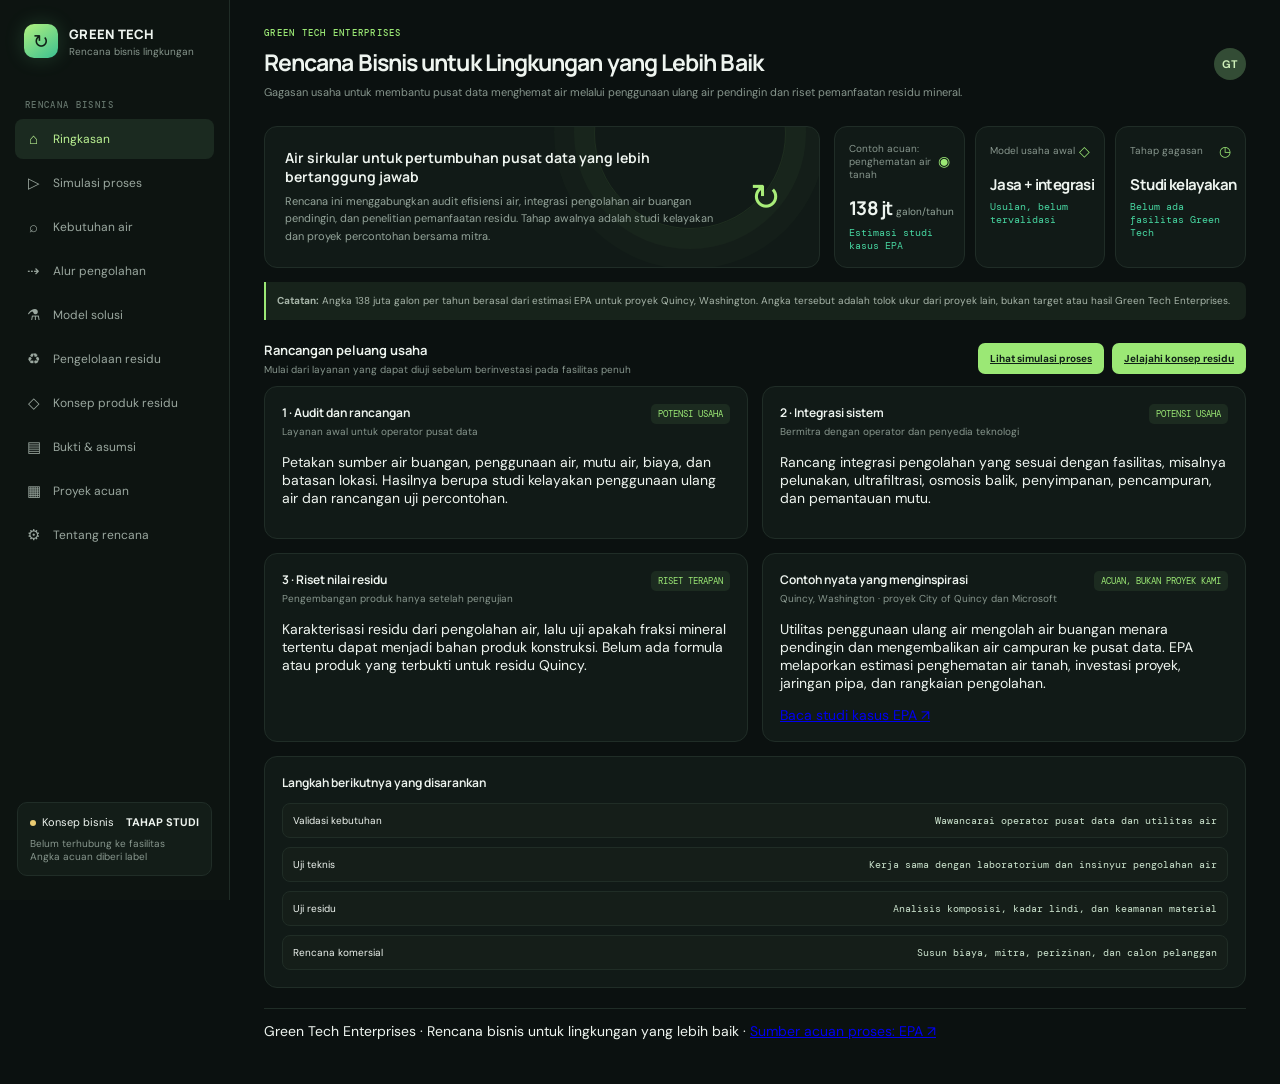
==== Project Business Plan/index.html @ 8bfd84e9 "Add files via upload" ====
<!doctype html><html lang="id"><head><meta charset="utf-8"><meta name="viewport" content="width=device-width,initial-scale=1"><meta name="theme-color" content="#0b1110"><title>Green Tech | Rencana Bisnis Lingkungan</title><link rel="preconnect" href="https://fonts.googleapis.com"><link href="https://fonts.googleapis.com/css2?family=DM+Mono:wght@400;500&family=DM+Sans:wght@400;500;600;700&family=Manrope:wght@400;500;600;700;800&display=swap" rel="stylesheet"><link rel="stylesheet" href="app.css"></head><body data-page="overview"><script src="case.js"></script></body></html>
---- Project Business Plan/app.css ----
:root{--bg:#0b1110;--panel:#111a17;--panel2:#151f1b;--line:#202d27;--muted:#87968d;--text:#eef4ef;--green:#9be875;--mint:#47d6a1;--yellow:#eacb72;--red:#f18073;--blue:#78bbff;--r:13px}*{box-sizing:border-box}body{margin:0;background:var(--bg);color:var(--text);font:14px 'DM Sans',sans-serif}button,input{font:inherit;color:inherit}button{cursor:pointer}.sidebar{width:230px;position:fixed;inset:0 auto 0 0;background:#0d1411;border-right:1px solid var(--line);padding:24px 15px;display:flex;flex-direction:column;z-index:5}.brand{display:flex;align-items:center;gap:11px;padding:0 9px 27px}.brand-mark{width:34px;height:34px;border-radius:10px;background:linear-gradient(145deg,#b1f17f,#3bbf91);display:grid;place-items:center;color:#102017;font-size:19px;box-shadow:0 0 20px #70e38d30}.brand-name{font:800 13px Manrope;letter-spacing:.02em}.brand-sub{font-size:10px;color:var(--muted);margin-top:2px}.nav-label{font:500 9px 'DM Mono';letter-spacing:.15em;color:#63736a;padding:14px 10px 8px;text-transform:uppercase}.nav{display:grid;gap:4px}.nav-btn{border:0;background:transparent;text-align:left;padding:10px;border-radius:8px;color:#9aa79f;display:flex;align-items:center;gap:11px;font-size:12px;transition:.2s}.nav-btn:hover{background:#18211c;color:#e4eee7}.nav-btn.active{background:#1b2a20;color:#bbf292}.ico{width:17px;display:inline-grid;place-items:center;font-size:15px;flex:none}.side-bottom{margin-top:auto}.facility{margin:12px 2px 0;padding:12px;background:#131d18;border:1px solid var(--line);border-radius:10px}.facility-top{display:flex;justify-content:space-between;font-size:11px}.facility small{display:block;color:var(--muted);font-size:10px;margin-top:8px}.live-dot{display:inline-block;width:6px;height:6px;border-radius:50%;background:var(--mint);box-shadow:0 0 8px var(--mint);margin-right:6px}.main{margin-left:230px;padding:27px 34px 44px;max-width:1780px}.topbar{display:flex;align-items:center;justify-content:space-between;gap:15px;margin-bottom:25px}.eyebrow{color:var(--green);font:500 9px 'DM Mono';letter-spacing:.14em;text-transform:uppercase;margin-bottom:7px}.title{font:700 23px Manrope;letter-spacing:-.04em;margin:0}.subtitle{font-size:11px;color:var(--muted);margin:6px 0 0;max-width:770px;line-height:1.5}.top-actions{display:flex;align-items:center;gap:10px}.icon-btn,.range-btn{height:34px;min-width:35px;border:1px solid var(--line);background:#111a17;border-radius:8px;color:#a9b5ad}.icon-btn:hover{border-color:#4c6e54;color:var(--green)}.avatar{width:32px;height:32px;border-radius:50%;display:grid;place-items:center;background:#334c35;color:#ceefb9;font-size:11px;font-weight:700}.hero{display:grid;grid-template-columns:1.35fr 1fr;gap:14px;margin-bottom:14px}.mission,.stat,.card,.workflow{background:var(--panel);border:1px solid var(--line);border-radius:var(--r)}.mission{padding:18px 20px;display:flex;justify-content:space-between;align-items:center;min-height:104px;position:relative;overflow:hidden}.mission:after{content:"";position:absolute;width:190px;height:190px;border:1px solid #9be87518;border-radius:50%;right:6%;top:-90px;box-shadow:0 0 0 20px #9be87508,0 0 0 40px #9be87505}.mission-copy{max-width:440px;position:relative;z-index:1}.mission h2{font:650 14px Manrope;margin:0 0 7px}.mission p{color:#94a49a;font-size:11px;line-height:1.6;margin:0}.mission-art{font-size:37px;color:#a9ed79;padding:0 18px;position:relative;z-index:1}.hero-stats{display:grid;grid-template-columns:repeat(3,1fr);gap:10px}.stat{padding:15px 14px;min-width:0}.stat-head{display:flex;justify-content:space-between;align-items:center;color:var(--muted);font-size:10px}.stat-icon{font-size:14px;color:var(--green)}.stat-value{font:700 19px Manrope;letter-spacing:-.04em;margin-top:14px;white-space:nowrap}.stat-unit{font:400 10px 'DM Sans';color:#94a49a;letter-spacing:0}.stat-foot{font:10px 'DM Mono';color:var(--mint);margin-top:5px}.section-head{display:flex;align-items:center;justify-content:space-between;margin:21px 0 10px}.section-title{font:650 13px Manrope;margin:0}.section-caption{font-size:10px;color:var(--muted);margin-top:4px}.chip{color:var(--green);background:#1c2b20;padding:4px 7px;border-radius:5px;font:9px 'DM Mono';white-space:nowrap}.workflow{padding:18px 18px 14px;overflow:hidden}.flow-track{display:flex;align-items:flex-start;justify-content:space-between;position:relative;gap:6px}.flow-track:before{content:"";position:absolute;height:1px;background:#2c3b32;left:3%;right:3%;top:17px}.flow-step{border:0;background:none;padding:0;width:14%;position:relative;text-align:center;z-index:1;min-width:72px}.node{width:34px;height:34px;border-radius:50%;border:1px solid #394940;background:#17211b;display:grid;place-items:center;margin:0 auto 9px;color:#9ca99f;font:11px 'DM Mono';transition:.2s}.flow-step:hover .node{border-color:var(--green)}.flow-step.selected .node{color:#102017;background:var(--green);border-color:var(--green);box-shadow:0 0 18px #9be87540}.flow-step.complete .node{border-color:#55ce9a;color:#65d7a1;background:#183025}.step-name{font-size:10px;font-weight:600;line-height:1.4}.step-hint{font-size:9px;color:#77867c;margin-top:4px;line-height:1.35}.flow-detail{display:flex;align-items:center;gap:9px;border-top:1px solid var(--line);margin-top:15px;padding-top:12px;color:#9eada3;font-size:10px;min-height:31px}.flow-detail b{color:#dce8dc;font-weight:600}.flow-detail .chip{margin-left:auto}.grid{display:grid;grid-template-columns:1.08fr .92fr;gap:14px;align-items:start}.card{padding:17px}.card-head{display:flex;justify-content:space-between;align-items:flex-start;margin-bottom:15px}.card-title{font:650 12px Manrope;margin:0}.card-sub{color:var(--muted);font-size:10px;margin-top:4px}.select{border:1px solid var(--line);color:#afbbb2;background:#151e19;padding:6px 8px;border-radius:6px;font-size:10px}.control-card{grid-row:span 2}.composition{display:grid;gap:14px}.slider-row{display:grid;grid-template-columns:1fr auto;gap:4px 10px;align-items:center}.slider-label{font-size:10px;color:#c0cdc3}.slider-value{font:11px 'DM Mono';color:#e7f0e7}.slider-track{grid-column:1/3;display:flex;align-items:center;gap:9px}.slider-track input{width:100%;height:3px;appearance:none;background:#324039;border-radius:8px;outline:none}.slider-track input::-webkit-slider-thumb{appearance:none;width:12px;height:12px;border-radius:50%;background:var(--thumb,var(--green));border:2px solid #101813;box-shadow:0 0 0 1px var(--thumb,var(--green))}.slider-track input::-moz-range-thumb{width:9px;height:9px;border-radius:50%;background:var(--thumb,var(--green));border:2px solid #101813}.bar-ends{display:flex;justify-content:space-between;color:#68776d;font:8px 'DM Mono'}.composition-note{display:flex;justify-content:space-between;margin-top:2px;padding:9px 10px;background:#151e19;border-radius:7px;color:#94a198;font-size:9px}.composition-note strong{color:#e6eee7;font:10px 'DM Mono'}.run-btn{border:0;border-radius:8px;padding:11px 14px;background:var(--green);color:#102017;font-size:11px;font-weight:700;width:100%;margin-top:14px;display:flex;align-items:center;justify-content:center;gap:8px;transition:.2s}.run-btn:hover{background:#b7f695;box-shadow:0 4px 22px #9be8752c;transform:translateY(-1px)}.run-btn:disabled{opacity:.65;cursor:wait;transform:none}.formula{margin-top:13px;padding:11px;background:#151e19;border:1px solid #25332a;border-radius:8px}.formula-top{display:flex;justify-content:space-between;align-items:center;font-size:10px;font-weight:600}.formula-status{font:9px 'DM Mono';color:var(--mint)}.formula p{color:#92a096;font-size:9px;line-height:1.55;margin:7px 0 9px}.tags{display:flex;gap:5px;flex-wrap:wrap}.tag{padding:4px 6px;background:#203126;color:#acd989;font:8px 'DM Mono';border-radius:4px}.output-main{display:grid;grid-template-columns:100px 1fr;align-items:center;gap:16px}.gauge{width:95px;height:95px;position:relative;display:grid;place-items:center}.gauge svg{position:absolute;inset:0;transform:rotate(-90deg)}.gauge circle{fill:none;stroke-width:7}.gauge .base{stroke:#26342c}.gauge .value{stroke:var(--mint);stroke-linecap:round;stroke-dasharray:251;stroke-dashoffset:12;transition:stroke-dashoffset .5s}.gauge-center{text-align:center}.gauge-num{font:700 20px Manrope}.gauge-unit{font-size:8px;color:var(--muted)}.output-details{display:grid;gap:10px}.metric-line{display:flex;justify-content:space-between;align-items:center;font-size:10px;gap:5px}.metric-line span{color:#94a198}.metric-line b{font:600 11px 'DM Mono';white-space:nowrap}.purity-pill{color:#9ae17c!important;background:#223422;padding:4px 6px;border-radius:4px;font-size:9px!important}.divider{height:1px;background:var(--line);margin:14px 0}.inventory{display:grid;grid-template-columns:repeat(2,1fr);gap:8px}.inventory-item{padding:10px;background:#151e19;border:1px solid #202d26;border-radius:8px;min-width:0}.inventory-head{display:flex;justify-content:space-between;color:#92a096;font-size:9px;gap:5px}.inventory-icon{color:var(--green);font-size:13px}.inventory-val{font:700 17px Manrope;margin-top:9px}.inventory-unit{font:9px 'DM Sans';color:var(--muted);font-weight:400}.inventory-foot{font:8px 'DM Mono';color:#74d3a4;margin-top:3px}.charts{display:grid;grid-template-columns:1.2fr .8fr;gap:14px}.chart-card{min-height:195px}.legend{display:flex;gap:12px;align-items:center;color:#93a097;font-size:9px}.legend i{display:inline-block;width:6px;height:6px;border-radius:50%;background:var(--green);margin-right:5px}.chart-wrap{height:112px;position:relative}.chart-wrap svg{width:100%;height:100%;overflow:visible}.gridline{stroke:#233129;stroke-width:1}.chart-line{fill:none;stroke:var(--green);stroke-width:2;stroke-linecap:round;stroke-linejoin:round}.chart-fill{fill:url(#fill);opacity:.12}.chart-line.blue{stroke:var(--blue)}.axis-label{fill:#75847a;font:8px 'DM Mono'}.chart-tooltip{position:absolute;top:3px;right:4px;color:#8e9d92;font:9px 'DM Mono'}.diagnostic-list{display:grid;gap:13px}.diagnostic{display:grid;grid-template-columns:1fr auto;gap:5px 8px}.diagnostic-label{font-size:9px;color:#aab7ac}.diagnostic-value{font:10px 'DM Mono'}.meter{grid-column:1/3;height:4px;border-radius:5px;background:#29362e;overflow:hidden}.meter i{display:block;height:100%;border-radius:5px;background:var(--meter,var(--green));width:var(--width,50%);transition:width .6s}.footer{margin-top:17px;display:flex;justify-content:space-between;color:#66746b;font:9px 'DM Mono'}.toast{position:fixed;right:22px;bottom:22px;background:#1c2c21;border:1px solid #456846;border-radius:9px;padding:12px 15px;color:#dff3d1;font-size:11px;box-shadow:0 10px 35px #0008;transform:translateY(20px);opacity:0;transition:.25s;pointer-events:none;z-index:10}.toast.show{transform:translateY(0);opacity:1}
@media(max-width:1080px){.main{padding:24px 22px;margin-left:210px}.sidebar{width:210px}.hero{grid-template-columns:1fr}.grid{grid-template-columns:1fr}.control-card{grid-row:auto}.charts{grid-template-columns:1fr 1fr}}
@media(max-width:700px){.sidebar{width:61px;padding:18px 7px}.brand{padding:0 6px 23px}.brand-name,.brand-sub,.nav-label,.nav-btn span:not(.ico),.facility{display:none}.brand-mark{width:36px;height:36px}.nav-btn{justify-content:center;padding:11px 7px}.main{margin-left:61px;padding:18px 13px 30px}.topbar{align-items:flex-start}.title{font-size:19px}.subtitle{font-size:10px}.top-actions{gap:6px}.avatar{display:none}.mission{min-height:94px;padding:15px}.mission-art{font-size:30px;padding:0 7px}.stat{padding:12px 10px}.stat-head{font-size:9px}.stat-value{font-size:16px}.stat-foot{font-size:8px}.flow-track{overflow-x:auto;justify-content:flex-start;padding:2px 0 8px}.flow-step{min-width:91px;width:91px}.flow-track:before{width:630px;right:auto}.workflow{padding:15px 12px 12px}.flow-detail{align-items:flex-start;flex-wrap:wrap}.flow-detail .chip{margin-left:0}.grid,.charts{gap:10px}.charts{grid-template-columns:1fr}.card{padding:14px}.footer{font-size:8px;gap:10px}.section-head{margin-top:17px}}
@media(max-width:390px){.title{font-size:17px}.hero-stats{gap:6px}.stat-value{font-size:14px}.stat{padding:10px 8px}.mission h2{font-size:12px}.mission p{font-size:10px}}

@media(max-width:700px){#processPrototype{padding:14px!important}#processDetail{grid-template-columns:1fr!important}.processNode{min-width:105px}}
.plant3d-wrap{margin:10px 0 14px;padding:12px 12px 5px;background:radial-gradient(ellipse at 50% 100%,#183123 0,#121b16 58%,#101814 100%);border:1px solid #24372b;border-radius:10px;overflow:hidden}.plant3d-head{display:flex;justify-content:space-between;align-items:center;color:#809087;font:8px 'DM Mono';letter-spacing:.12em}.plant3d-head b{color:#9be875;font-weight:500}.plant3d{min-width:780px;display:grid;grid-template-columns:repeat(7,1fr);gap:5px;position:relative;padding:17px 2px 0;perspective:900px;background-image:linear-gradient(#25372c33 1px,transparent 1px),linear-gradient(90deg,#25372c33 1px,transparent 1px);background-size:27px 27px;background-position:center bottom}.plant3d:before{content:'';position:absolute;left:6%;right:6%;top:57px;height:4px;border-radius:8px;background:linear-gradient(90deg,#486650,#6ea878,#496c50);box-shadow:0 0 9px #7be59430;transform:translateZ(-12px)}.plant-station{position:relative;text-align:center;height:157px;z-index:1;transition:filter .3s}.machine3d{height:119px;display:flex;align-items:center;justify-content:center;position:relative;transform-style:preserve-3d;transition:transform .45s,filter .4s;filter:brightness(.79)}.plant-station.active .machine3d{transform:translateY(-6px) translateZ(14px) scale(1.06);filter:brightness(1.22) drop-shadow(0 0 11px #9be87548)}.plant-station.done .machine3d{filter:brightness(1.06) drop-shadow(0 0 6px #47d6a127)}.equip{position:relative;width:56px;height:75px;border:1px solid #61746a;border-radius:13px 13px 9px 9px;background:linear-gradient(90deg,#273831 0%,#789080 24%,#35473e 45%,#24352c 100%);box-shadow:inset -7px 0 8px #111a17,4px 7px 0 #09100c,5px 9px 7px #0008;transform:rotateY(-18deg) rotateX(4deg)}.equip:before{content:'';position:absolute;top:-7px;left:0;width:100%;height:14px;border:1px solid #829489;border-radius:50%;background:linear-gradient(90deg,#34483d,#9aada0,#34483d)}.equip:after{content:'';position:absolute;left:6px;right:6px;top:23px;height:3px;border-radius:4px;background:#9be875;box-shadow:0 0 7px #9be875}.equip .gauge3d{position:absolute;right:-8px;top:9px;width:14px;height:14px;border-radius:50%;background:#14211a;border:2px solid #70917b;box-shadow:0 0 4px #000}.equip .legs{position:absolute;bottom:-13px;left:6px;right:6px;height:13px;border-left:3px solid #62746a;border-right:3px solid #62746a}.equip.wide{width:68px;height:55px;border-radius:8px;background:linear-gradient(90deg,#273831,#87998e 25%,#3b4f43 55%,#25352c);transform:rotateY(-16deg) rotateX(4deg)}.equip.wide:before{top:-8px;height:15px}.equip.tall{height:93px;width:48px}.equip.filter{height:74px;width:68px;border-radius:7px;background:linear-gradient(90deg,#23352b,#75887a 27%,#2c4033 58%,#1e2d25)}.equip.filter:before{border-radius:5px;height:8px;top:-5px}.equip.filter:after{top:19px;box-shadow:0 12px 0 #78bbff,0 24px 0 #9be875}.tank-pair{display:flex;align-items:flex-end;gap:6px}.tank-pair .equip{width:36px;height:53px}.tank-pair .equip:nth-child(2){height:70px}.stack3d{display:flex;gap:4px;align-items:flex-end}.stack3d i{display:block;width:19px;height:32px;background:linear-gradient(90deg,#29372e,#81927f,#334338);border:1px solid #708275;border-radius:4px 4px 2px 2px;box-shadow:3px 4px 0 #0a100c}.stack3d i:nth-child(2){height:45px}.stack3d i:nth-child(3){height:27px}.plant-station label{display:block;color:#c4d0c5;font:8px 'DM Mono';white-space:nowrap}.plant-station small{display:block;color:#77867c;font:7px 'DM Mono';margin-top:3px;white-space:nowrap}.station-dot{position:absolute;left:calc(50% - 4px);top:52px;width:8px;height:8px;border-radius:50%;background:#4d6c54;border:1px solid #a9c4aa;z-index:2;box-shadow:0 0 0 3px #19251d}.plant-station.active .station-dot{background:#b8fa83;box-shadow:0 0 0 4px #a8f18035,0 0 13px 5px #9be8759c}.plant-station.done .station-dot{background:#55dca0}.plant-mobile-scroll{overflow-x:auto}@media(max-width:700px){.plant3d-wrap{padding:10px}.plant3d-head{font-size:7px}.plant-mobile-scroll{margin-right:-8px}.plant3d{min-width:780px}.plant-station{height:149px}.machine3d{height:112px}}
.process-guide{border:1px solid #24372b;background:#141f19;border-radius:8px;margin:10px 0 12px;padding:10px 12px}.process-guide summary{cursor:pointer;color:#c9d8ca;font-size:10px;font-weight:600}.guide-copy{max-width:950px;padding:8px 2px 0;color:#9eada3;font-size:10px;line-height:1.65}.guide-copy p{margin:5px 0}.guide-copy ol{padding-left:18px;margin:7px 0}.guide-copy li{padding:2px 0}.guide-copy b{color:#dce8dc}.guide-copy .glossary{border-top:1px solid #25342b;padding-top:8px;color:#89988f}
.nav-btn{text-decoration:none}.page-grid{display:grid;grid-template-columns:repeat(2,minmax(0,1fr));gap:14px}.page-grid .wide{grid-column:1/-1}.metric-large{font:700 25px Manrope;letter-spacing:-.04em;margin:14px 0 5px}.muted{color:var(--muted)}.progress-line{height:5px;background:#26332b;border-radius:4px;overflow:hidden}.progress-line i{display:block;height:100%;background:linear-gradient(90deg,#47d6a1,#9be875);border-radius:4px}.simple-list{display:grid;gap:9px}.simple-row{display:flex;justify-content:space-between;gap:10px;padding:10px;background:#151e19;border:1px solid #202d26;border-radius:8px;font-size:10px}.simple-row b{font:10px 'DM Mono';color:#cde5cf}.page-action{border:0;background:var(--green);color:#102017;border-radius:7px;padding:9px 12px;font-weight:700;font-size:10px}.page-action.secondary{background:#17221b;color:#bdc9bf;border:1px solid #2b3a31}.page-kicker{color:var(--green);font:9px 'DM Mono';letter-spacing:.13em;text-transform:uppercase}.page-note{padding:11px;background:#17231b;border-left:2px solid var(--green);color:#a8b6aa;border-radius:0 7px 7px 0;font-size:10px;line-height:1.6}.table{width:100%;border-collapse:collapse;font-size:10px}.table th,.table td{text-align:left;padding:10px;border-bottom:1px solid var(--line)}.table th{font:9px 'DM Mono';color:#8b9a90}.table td{color:#c3d0c5}.form-field{display:grid;gap:5px;margin:12px 0}.form-field label{font-size:10px;color:#aab7ac}.form-field input,.form-field select{background:#151e19;border:1px solid var(--line);border-radius:6px;padding:9px;color:var(--text)}@media(max-width:700px){.page-grid{grid-template-columns:1fr}.page-grid .wide{grid-column:auto}.table-wrap{overflow:auto}}.sim-layout{display:grid;grid-template-columns:minmax(0,1.45fr) minmax(280px,.85fr);gap:14px;align-items:stretch}.sim-visual-card,.sim-info-card{min-height:340px}.sim-visual{height:260px;border:1px solid #25372b;border-radius:10px;background:radial-gradient(ellipse at 50% 95%,#1a3927,#111a15 72%);position:relative;overflow:hidden;display:grid;place-items:center;margin-top:13px}.sim-visual:before{content:'';position:absolute;inset:0;background-image:linear-gradient(#39503a24 1px,transparent 1px),linear-gradient(90deg,#39503a24 1px,transparent 1px);background-size:28px 28px;transform:perspective(320px) rotateX(52deg) scale(1.4);transform-origin:bottom;opacity:.75}.sim-pipe{position:absolute;left:9%;right:9%;top:57%;height:4px;background:linear-gradient(90deg,#42654a,#a0da7a,#42654a);border-radius:4px;box-shadow:0 0 10px #9be87555;z-index:1}.sim-pulse{position:absolute;top:-5px;left:0;width:13px;height:13px;border-radius:50%;background:#c2fb8d;box-shadow:0 0 15px 6px #9be8758c;animation:simFlow 5.2s linear infinite}.sim-visual.paused .sim-pulse{animation-play-state:paused}@keyframes simFlow{to{left:calc(100% - 13px)}}.sim-machine{width:114px;height:143px;position:relative;z-index:2;display:grid;place-items:center;filter:drop-shadow(0 12px 17px #0008);transition:.35s}.sim-vessel{width:72px;height:111px;border:1px solid #82988a;border-radius:15px 15px 11px 11px;background:linear-gradient(90deg,#1e3025,#819588 20%,#334b3a 46%,#1b2c22 82%);position:relative;box-shadow:inset -12px 0 15px #0b120e,7px 7px 0 #0b120c;transform:perspective(320px) rotateY(-16deg)}.sim-vessel:before{content:'';position:absolute;top:-9px;left:-1px;right:-1px;height:19px;border:1px solid #a0b5a6;border-radius:50%;background:linear-gradient(90deg,#324a39,#b1c0b3,#405843)}.sim-vessel:after{content:'';position:absolute;left:8px;right:8px;bottom:21px;height:4px;border-radius:4px;background:#9be875;box-shadow:0 0 12px #9be875}.sim-gauge{position:absolute;right:-15px;top:19px;width:23px;height:23px;border:3px solid #88a191;border-radius:50%;background:#14231a;z-index:2}.sim-foot{position:absolute;bottom:8px;left:12px;right:12px;height:15px;border-left:4px solid #647b6b;border-right:4px solid #647b6b}.sim-base{position:absolute;bottom:0;width:104px;height:8px;border-radius:50%;background:#425948;box-shadow:0 4px 0 #18241a}.sim-kind-input .sim-vessel{height:78px;width:100px;border-radius:8px;background:linear-gradient(90deg,#273a2d,#839788,#344a39)}.sim-kind-analyze .sim-vessel{height:124px;width:55px}.sim-kind-fraction .sim-vessel{width:91px;height:79px;border-radius:10px}.sim-kind-formula .sim-vessel{width:76px;height:106px}.sim-kind-purify .sim-vessel{width:103px;height:87px;border-radius:7px;background:linear-gradient(90deg,#24362a,#89998c,#2b4130)}.sim-kind-output .sim-vessel{width:68px;height:128px}.sim-kind-upcycle .sim-vessel{display:none}.sim-products{display:none;gap:7px;align-items:flex-end}.sim-products i{display:block;width:22px;height:47px;border:1px solid #78917c;border-radius:4px;background:linear-gradient(90deg,#293b2e,#a1ae9c,#354636);box-shadow:3px 4px 0 #0b120d}.sim-products i:nth-child(2){height:34px}.sim-products i:nth-child(3){height:56px}.sim-kind-upcycle .sim-products{display:flex}.sim-stage-caption{position:absolute;bottom:12px;left:15px;right:15px;z-index:3;display:flex;justify-content:space-between;color:#9eaea1;font:9px 'DM Mono'}.sim-stages{display:grid;grid-template-columns:repeat(7,minmax(75px,1fr));gap:6px;margin-top:12px;overflow:auto}.sim-step{border:1px solid #26352b;background:#131d17;color:#9baa9e;border-radius:7px;padding:8px 5px;font-size:9px;white-space:nowrap}.sim-step.active{border-color:#9be875;background:#1d3021;color:#dff3cf}.sim-step.done{border-color:#34704e;color:#7fe0a6}.sim-progress{height:4px;background:#27352b;border-radius:4px;overflow:hidden;margin:12px 0}.sim-progress i{display:block;width:0;height:100%;background:linear-gradient(90deg,#47d6a1,#9be875);transition:width .35s}.sim-control-row{display:flex;justify-content:space-between;align-items:center;gap:8px;margin-top:11px}.sim-controls{display:flex;gap:7px}.sim-btn{border:1px solid #2a392f;background:#17211a;border-radius:7px;color:#c0cdc2;padding:8px 11px;font-size:10px}.sim-btn.primary{background:#9be875;color:#122017;border-color:#9be875;font-weight:700}.sim-btn:disabled{opacity:.4;cursor:default}.sim-live{font:9px 'DM Mono';color:#9be875}.sim-info-grid{display:grid;gap:9px;margin-top:15px}.sim-info{padding:11px;border:1px solid #26352b;background:#141e18;border-radius:8px}.sim-info span{display:block;font:8px 'DM Mono';letter-spacing:.1em;color:#7f8f83;margin-bottom:5px}.sim-info b{font-size:10px;line-height:1.5;color:#dce8dc}.sim-note{color:#8e9e93;font-size:9px;line-height:1.6;margin-top:12px}.sim-quick{display:grid;grid-template-columns:repeat(4,1fr);gap:9px;margin:14px 0}.sim-quick .stat{padding:12px}.sim-quick .stat-value{font-size:16px;margin-top:9px}@media(max-width:950px){.sim-layout{grid-template-columns:1fr}.sim-info-card{min-height:auto}}@media(max-width:700px){.sim-visual{height:220px}.sim-stages{grid-template-columns:repeat(7,88px)}.sim-control-row{flex-direction:column;align-items:stretch}.sim-controls{display:grid;grid-template-columns:repeat(4,1fr)}.sim-btn{padding:9px 4px}.sim-quick{grid-template-columns:repeat(2,1fr)}}.global-ribbon{display:flex;align-items:center;gap:10px;padding:9px 12px;margin:-11px 0 16px;border:1px solid #294033;border-radius:8px;background:linear-gradient(90deg,#142119,#111a17);text-decoration:none;color:#cbd9ce;min-width:0}.global-ribbon:hover{border-color:#5b865c}.global-kicker{font:8px 'DM Mono';letter-spacing:.1em;color:#91a096}.global-ribbon>b{font:11px 'DM Mono';color:#cfeeae;white-space:nowrap}.global-divider{width:1px;height:20px;background:#2a392f}.global-track{height:4px;min-width:65px;flex:1;border-radius:5px;background:#2a382e;overflow:hidden}.global-track i{display:block;height:100%;width:0;background:linear-gradient(90deg,#47d6a1,#9be875);transition:width .35s}.global-ribbon small{font:8px 'DM Mono';color:#96a49a;white-space:nowrap}.global-quality{padding:4px 6px;border:1px solid #655534;border-radius:5px;background:#292516;color:#ead795;font:8px 'DM Mono';white-space:nowrap}@media(max-width:700px){.global-ribbon{gap:6px;padding:8px;margin:-8px 0 13px;flex-wrap:wrap}.global-kicker{width:100%}.global-track{min-width:38px}.global-ribbon small{font-size:7px}.global-quality{font-size:7px}}
/* Residue concept lab: interactive illustrative product viewer */
.concept-grid{display:grid;grid-template-columns:1fr 1fr;gap:14px;align-items:start}.concept-grid>.wide{grid-column:1/-1}.material-options{display:grid;gap:8px}.material-choice{width:100%;text-align:left;padding:11px;border-radius:9px;border:1px solid #27362d;background:#141e18;color:#d8e4da;cursor:pointer;transition:.2s}.material-choice:hover,.material-choice.selected{border-color:#9be875;background:#1b2a20;transform:translateY(-1px)}.material-choice b,.material-choice small{display:block}.material-choice b{font:600 11px Manrope}.material-choice small{font-size:9px;color:#92a096;line-height:1.5;margin-top:5px}.product-options{display:flex;flex-wrap:wrap;gap:7px;margin-top:10px}.product-choice{padding:8px 10px;border-radius:7px;border:1px solid #2a392f;background:#17211a;color:#bac8bc;font-size:9px}.product-choice.selected{border-color:#9be875;color:#dff3cf;background:#1d3021}.product-stage{height:250px;margin-top:8px;border:1px solid #25372b;border-radius:11px;position:relative;overflow:hidden;display:grid;place-items:center;touch-action:none;cursor:grab;background:radial-gradient(ellipse at 50% 70%,#25452e,#121a15 66%);perspective:800px}.product-stage:before{content:'';position:absolute;inset:0;background-image:linear-gradient(#39503a20 1px,transparent 1px),linear-gradient(90deg,#39503a20 1px,transparent 1px);background-size:25px 25px;transform:perspective(300px) rotateX(58deg) scale(1.5);transform-origin:bottom}.product-stage:active{cursor:grabbing}.product-model{--material:#8a967f;position:relative;z-index:2;width:125px;height:85px;transform:rotateX(58deg) rotateZ(-20deg);transform-style:preserve-3d;transition:width .35s,height .35s;filter:drop-shadow(0 15px 12px #0009)}.product-model .face{position:absolute;border:1px solid #cad0ae44;box-shadow:inset 0 0 20px #0002}.product-model .top{width:100%;height:100%;background:linear-gradient(135deg,color-mix(in srgb,var(--material),#f8e9bd 20%),var(--material));transform:translateZ(26px)}.product-model .front{width:100%;height:26px;top:100%;transform-origin:top;transform:rotateX(-90deg);background:linear-gradient(90deg,color-mix(in srgb,var(--material),#111 25%),var(--material))}.product-model .side{width:26px;height:100%;left:100%;transform-origin:left;transform:rotateY(90deg);background:linear-gradient(180deg,color-mix(in srgb,var(--material),#fff 12%),color-mix(in srgb,var(--material),#111 30%))}.product-model.tile{width:155px;height:16px}.product-model.tile .front{height:12px}.product-model.tile .side{width:12px}.product-model.aggregate{width:115px;height:83px;border-radius:40%}.product-model.aggregate .top{border-radius:38%;background:radial-gradient(ellipse at 30% 25%,#d4c8a5 0 3px,transparent 4px),radial-gradient(ellipse at 72% 60%,#283b2e 0 4px,transparent 5px),radial-gradient(ellipse at 44% 75%,#d4c8a5 0 3px,transparent 4px),linear-gradient(135deg,color-mix(in srgb,var(--material),#fff 15%),var(--material));transform:translateZ(16px)}.product-model.aggregate .front{height:16px;border-radius:0 0 14px 12px}.product-model.aggregate .side{width:16px;border-radius:0 12px 12px 0}.speck{position:absolute;z-index:3;width:4px;height:4px;border-radius:50%;background:#e3d6b5;transform:translateZ(29px);pointer-events:none}.speck-a{left:25%;top:35%}.speck-b{left:69%;top:61%;width:3px;height:3px}.speck-c{left:47%;top:77%;width:2px;height:2px}.product-model.tile .speck{transform:translateZ(19px)}.product-model.aggregate .speck{display:none}.shadow{position:absolute;z-index:1;width:170px;height:40px;left:calc(50% - 85px);top:67%;border-radius:50%;background:#0008;filter:blur(12px)}.stage-hint{position:absolute;bottom:10px;color:#85958a;font:8px 'DM Mono';letter-spacing:.1em;z-index:4}.validation-list{display:grid;gap:7px;margin-top:10px}.validation-item{display:flex;gap:8px;align-items:flex-start;padding:8px;border:1px solid #26352b;background:#141e18;border-radius:7px;color:#aab8ad;font-size:9px;line-height:1.5}.validation-item i{font:700 9px 'DM Mono';color:#f0cf73;font-style:normal}.concept-steps{display:grid;grid-template-columns:repeat(4,1fr);gap:9px;margin-top:13px}.concept-steps>div{padding:11px;background:#151e19;border:1px solid #202d26;border-radius:8px}.concept-steps i,.concept-steps b,.concept-steps small{display:block}.concept-steps i{font:9px 'DM Mono';color:#9be875;margin-bottom:8px}.concept-steps b{font:600 10px Manrope}.concept-steps small{font-size:9px;color:#92a096;line-height:1.55;margin-top:5px}@media(max-width:900px){.concept-grid{grid-template-columns:1fr}.concept-grid>.wide{grid-column:auto}}@media(max-width:700px){.concept-steps{grid-template-columns:repeat(2,1fr)}.product-stage{height:220px}}
/* Additional depth for the walkthrough scene */
.scene-context{position:absolute;inset:0;z-index:1;pointer-events:none}.context-vessel{position:absolute;bottom:27%;width:42px;height:76px;border:1px solid #536d5c;border-radius:10px 10px 6px 6px;background:linear-gradient(90deg,#1a2b21,#4c6a55 28%,#203328 76%);box-shadow:5px 7px 0 #080d0a;transform:perspective(280px) rotateY(-18deg);opacity:.72}.context-vessel:before{content:'';position:absolute;left:-2px;right:-2px;top:-6px;height:12px;border:1px solid #6e8974;border-radius:50%;background:linear-gradient(90deg,#273a2d,#6c8872,#2b4031)}.context-left{left:16%;height:56px;width:35px;bottom:28%}.context-back{left:35%;height:92px;width:31px;bottom:31%;opacity:.46}.context-right{right:15%;height:69px;width:44px;bottom:28%}.context-pipe{position:absolute;left:13%;right:13%;top:38%;height:3px;border-radius:4px;background:#56715c;box-shadow:0 0 8px #9be87536;transform:rotate(-2deg)}.machine{z-index:2;animation:machineFloat 4.2s ease-in-out infinite}.machine .tank{transition:all .4s}.machine.pump .tank{border-radius:24px 24px 18px 18px}.machine.tank .tank{width:100px;height:83px;border-radius:8px;background:linear-gradient(90deg,#273a2d,#839788,#344a39)}.machine.uf .tank{background:repeating-linear-gradient(90deg,#24362a 0 8px,#91a395 9px 12px,#334b3a 14px 22px)}.machine.ro .tank{background:repeating-linear-gradient(0deg,#203128 0 12px,#90a393 13px 16px,#26372d 18px 24px)}.machine.blend .tank{width:105px;height:105px;border-radius:18px}.machine .gauge{box-shadow:0 0 10px #9be87526}.machine.pump:after,.machine.tank:after,.machine.uf:after,.machine.ro:after,.machine.blend:after{content:'';position:absolute;z-index:-1;bottom:19px;width:118px;height:11px;border-radius:50%;background:#0009;filter:blur(7px)}.tour-scene[data-stage="0"] .context-left,.tour-scene[data-stage="6"] .context-right{border-color:#a4d08a;box-shadow:0 0 16px #9be8753d,5px 7px 0 #080d0a}.tour-scene[data-stage="3"] .brine-tag,.tour-scene[data-stage="4"] .brine-tag{animation:brineGlow 1.6s ease-in-out infinite alternate}@keyframes machineFloat{50%{transform:translateY(-4px)}}@keyframes brineGlow{to{box-shadow:0 0 15px #eacb7244}}
.product-model.tile .top{transform:translateZ(12px)}.product-model.tile .speck{transform:translateZ(15px)}
/* Walkthrough plant diagram */
.tour-scene{height:auto;min-height:0;padding:12px 10px 8px;display:block;background:radial-gradient(ellipse at 48% 100%,#1d3c2a,#101713 74%)}.tour-scene:before{display:none}.plant-label{display:flex;justify-content:space-between;align-items:center;padding:2px 10px 8px;color:#a9b7ab;font:8px 'DM Mono';letter-spacing:.12em}.plant-label b{color:#8fd889;font-weight:500}.plant-svg{display:block;width:100%;height:auto;overflow:visible}.plant-floor{fill:#15231a;stroke:#33463a;stroke-width:1}.pipe-bed{fill:none;stroke:#2d4936;stroke-width:8;stroke-linecap:round}.water-line{fill:none;stroke:url(#water);stroke-width:2;stroke-dasharray:9 10;stroke-linecap:round;animation:waterTravel 2s linear infinite}.flow-particle{fill:#d5ff9d;filter:url(#softGlow)}@keyframes waterTravel{to{stroke-dashoffset:-38}}.brine-line{fill:none;stroke:#d9b75e;stroke-width:2;stroke-dasharray:5 5}.pond{fill:#302a1b;stroke:#c6a556;stroke-width:1}.pond-water{fill:#b99b4e66}.diagram-note,.route-label{fill:#d6c178;font:7px 'DM Mono';letter-spacing:.08em}.route-label{fill:#86d9ad}.plant-node{cursor:pointer;outline:none}.plant-node .equipment,.plant-node .equipment-body,.plant-node .equipment-frame,.ro-vessel rect{fill:url(#steel);stroke:#87998c;stroke-width:1.5;transition:filter .25s,stroke .25s}.plant-node .equipment-top,.equipment-lid{fill:#52695a;stroke:#a0b3a4;stroke-width:1.2}.equipment-lid{fill:url(#steel)}.water-level{fill:#6ecb9a;opacity:.62}.equipment-pipe{fill:none;stroke:#83988a;stroke-width:2;stroke-linecap:round}.equipment-frame{fill:none!important}.membrane rect{fill:url(#steel);stroke:#a2b2a5;stroke-width:1}.step-orbit{fill:#17251b;stroke:#627966;stroke-width:1.3;transition:.25s}.step-num{fill:#adbcaf;font:10px 'DM Mono';text-anchor:middle}.unit-label{fill:#dce8dd;font:7px 'DM Mono';font-weight:500;text-anchor:middle;letter-spacing:.035em}.unit-caption{fill:#829287;font:7px 'DM Sans';text-anchor:middle}.plant-node:hover .step-orbit,.plant-node:focus-visible .step-orbit{stroke:#c0f18f;stroke-width:2;filter:url(#softGlow)}.plant-node.active .step-orbit{fill:#a9ee7c;stroke:#e0ffc0;filter:url(#softGlow)}.plant-node.active .step-num{fill:#102017;font-weight:700}.plant-node.active .equipment,.plant-node.active .equipment-body,.plant-node.active .equipment-frame,.plant-node.active .equipment-top,.plant-node.active .equipment-lid,.plant-node.active .ro-vessel rect{stroke:#c0f18f;filter:url(#softGlow)}.plant-node.done .step-orbit{stroke:#4fc78a}.plant-node.done .step-num{fill:#7fe0a6}.scene-footer{display:flex;justify-content:space-between;padding:3px 10px 0;color:#84948a;font:8px 'DM Mono'}.tour-controls{margin-top:12px}.tour-scene.paused .water-line,.tour-scene.paused .flow-particle{animation-play-state:paused}.tour-scene.paused .flow-particle animateMotion{display:none}@media(max-width:700px){.plant-label{font-size:7px}.scene-footer{font-size:7px}.plant-svg{min-width:650px}.tour-scene{overflow-x:auto}}
.tour-hero{grid-template-columns:1fr}.plant-svg .unit-label{font-size:10px}.plant-svg .unit-caption{font-size:9px}.plant-svg .step-num{font-size:12px}.plant-svg .diagram-note,.plant-svg .route-label{font-size:9px}@media(max-width:700px){.plant-svg{min-width:750px}}
.flow-particle{fill:#d5ff9d;filter:url(#softGlow)}.tour-scene.paused .flow-particle{opacity:.45}

/* Mobile dashboard layout */
@media(max-width:700px){
  body{overflow-x:hidden}
  .sidebar{position:sticky;inset:0 0 auto;width:100%;height:auto;padding:11px 12px 7px;border-right:0;border-bottom:1px solid var(--line);display:block;background:#0d1411;box-shadow:0 8px 24px #0004}
  .brand{padding:0 3px 10px;gap:9px}
  .brand-mark{width:31px;height:31px;font-size:17px}
  .brand-name{display:block;font-size:12px}
  .brand-sub{display:block;font-size:9px}
  .nav-label,.facility,.side-bottom{display:none}
  .nav{display:flex;gap:6px;overflow-x:auto;padding:0 1px 5px;scrollbar-width:none;-webkit-overflow-scrolling:touch;overscroll-behavior-x:contain}
  .nav::-webkit-scrollbar{display:none}
  .nav-btn{display:flex;flex:0 0 auto;justify-content:flex-start;gap:7px;width:auto;min-height:40px;padding:9px 11px;border:1px solid #26352b;background:#121a16;border-radius:9px;font-size:11px;white-space:nowrap}
  .nav-btn.active{border-color:#5b8054;background:#1b2a20;color:#c7f09e}
  .ico{font-size:14px}
  .main{width:100%;max-width:none;margin:0;padding:16px 14px 30px}
  .topbar{align-items:flex-start;margin-bottom:18px;gap:9px}
  .title{font-size:clamp(18px,5vw,22px);line-height:1.25;overflow-wrap:anywhere}
  .subtitle{font-size:11px;line-height:1.55}
  .top-actions{display:none}
  .hero,.page-grid,.concept-grid,.grid,.charts,.tour-hero,.tour-layout{grid-template-columns:minmax(0,1fr)}
  .page-grid .wide,.concept-grid>.wide{grid-column:auto}
  .hero-stats{grid-template-columns:repeat(2,minmax(0,1fr));gap:8px}
  .hero-stats .stat:last-child:nth-child(odd){grid-column:1/-1}
  .stat{min-width:0;padding:12px 11px}
  .stat-head{gap:6px;font-size:9px;line-height:1.4}
  .stat-value{font-size:17px;white-space:normal;overflow-wrap:anywhere}
  .section-head{align-items:flex-start;flex-direction:column;gap:9px;margin-top:18px}
  .card{min-width:0;padding:14px}
  .card-head{gap:9px;flex-wrap:wrap}
  .card-title,.card-sub,.caption,.source{overflow-wrap:anywhere}
  .simple-row{align-items:flex-start;flex-direction:column;gap:5px}
  .simple-row b{max-width:100%;white-space:normal;overflow-wrap:anywhere;line-height:1.5}
  .concept-steps{grid-template-columns:repeat(2,minmax(0,1fr))}
  .tour-controls{gap:8px}
  .tour-btn{min-height:42px;padding:10px 12px;font-size:11px}
  .timeline{grid-template-columns:repeat(2,minmax(0,1fr))}
  .timeline button{min-height:54px;font-size:11px}
  .footer{align-items:flex-start;flex-direction:column;line-height:1.5}
  .toast{left:12px;right:12px;bottom:12px;text-align:center}
}
@media(max-width:390px){
  .main{padding-left:11px;padding-right:11px}
  .hero-stats,.timeline{grid-template-columns:minmax(0,1fr)}
  .hero-stats .stat:last-child:nth-child(odd){grid-column:auto}
  .mission{padding:14px 13px}
  .mission-art{display:none}
  .concept-steps{grid-template-columns:minmax(0,1fr)}
  .nav-btn{padding:8px 10px}
}
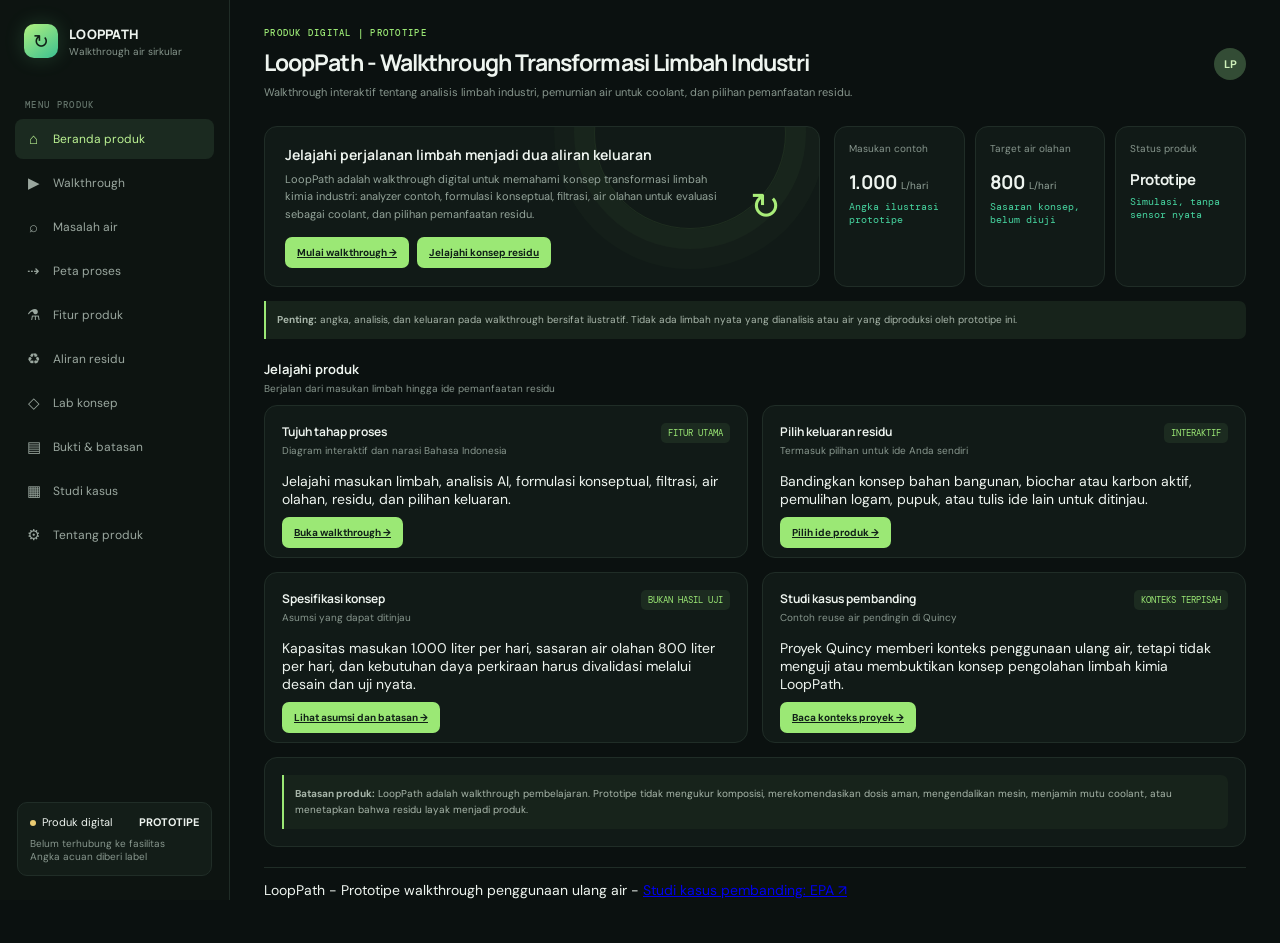
==== commit eb90d6e1: "Add files via upload" ====
--- a/Project Business Plan/index.html
+++ b/Project Business Plan/index.html
@@ -1 +1 @@
-<!doctype html><html lang="id"><head><meta charset="utf-8"><meta name="viewport" content="width=device-width,initial-scale=1"><meta name="theme-color" content="#0b1110"><title>Green Tech | Rencana Bisnis Lingkungan</title><link rel="preconnect" href="https://fonts.googleapis.com"><link href="https://fonts.googleapis.com/css2?family=DM+Mono:wght@400;500&family=DM+Sans:wght@400;500;600;700&family=Manrope:wght@400;500;600;700;800&display=swap" rel="stylesheet"><link rel="stylesheet" href="app.css"></head><body data-page="overview"><script src="case.js"></script></body></html>
+<!doctype html><html lang="id"><head><meta charset="utf-8"><meta name="viewport" content="width=device-width,initial-scale=1"><meta name="theme-color" content="#0b1110"><title>LoopPath | Panduan Interaktif</title><link rel="preconnect" href="https://fonts.googleapis.com"><link href="https://fonts.googleapis.com/css2?family=DM+Mono:wght@400;500&family=DM+Sans:wght@400;500;600;700&family=Manrope:wght@400;500;600;700;800&display=swap" rel="stylesheet"><link rel="stylesheet" href="app.css"></head><body data-page="overview"><script src="case.js"></script></body></html>
--- a/Project Business Plan/app.css
+++ b/Project Business Plan/app.css
@@ -11,10 +11,10 @@
 /* Residue concept lab: interactive illustrative product viewer */
 .concept-grid{display:grid;grid-template-columns:1fr 1fr;gap:14px;align-items:start}.concept-grid>.wide{grid-column:1/-1}.material-options{display:grid;gap:8px}.material-choice{width:100%;text-align:left;padding:11px;border-radius:9px;border:1px solid #27362d;background:#141e18;color:#d8e4da;cursor:pointer;transition:.2s}.material-choice:hover,.material-choice.selected{border-color:#9be875;background:#1b2a20;transform:translateY(-1px)}.material-choice b,.material-choice small{display:block}.material-choice b{font:600 11px Manrope}.material-choice small{font-size:9px;color:#92a096;line-height:1.5;margin-top:5px}.product-options{display:flex;flex-wrap:wrap;gap:7px;margin-top:10px}.product-choice{padding:8px 10px;border-radius:7px;border:1px solid #2a392f;background:#17211a;color:#bac8bc;font-size:9px}.product-choice.selected{border-color:#9be875;color:#dff3cf;background:#1d3021}.product-stage{height:250px;margin-top:8px;border:1px solid #25372b;border-radius:11px;position:relative;overflow:hidden;display:grid;place-items:center;touch-action:none;cursor:grab;background:radial-gradient(ellipse at 50% 70%,#25452e,#121a15 66%);perspective:800px}.product-stage:before{content:'';position:absolute;inset:0;background-image:linear-gradient(#39503a20 1px,transparent 1px),linear-gradient(90deg,#39503a20 1px,transparent 1px);background-size:25px 25px;transform:perspective(300px) rotateX(58deg) scale(1.5);transform-origin:bottom}.product-stage:active{cursor:grabbing}.product-model{--material:#8a967f;position:relative;z-index:2;width:125px;height:85px;transform:rotateX(58deg) rotateZ(-20deg);transform-style:preserve-3d;transition:width .35s,height .35s;filter:drop-shadow(0 15px 12px #0009)}.product-model .face{position:absolute;border:1px solid #cad0ae44;box-shadow:inset 0 0 20px #0002}.product-model .top{width:100%;height:100%;background:linear-gradient(135deg,color-mix(in srgb,var(--material),#f8e9bd 20%),var(--material));transform:translateZ(26px)}.product-model .front{width:100%;height:26px;top:100%;transform-origin:top;transform:rotateX(-90deg);background:linear-gradient(90deg,color-mix(in srgb,var(--material),#111 25%),var(--material))}.product-model .side{width:26px;height:100%;left:100%;transform-origin:left;transform:rotateY(90deg);background:linear-gradient(180deg,color-mix(in srgb,var(--material),#fff 12%),color-mix(in srgb,var(--material),#111 30%))}.product-model.tile{width:155px;height:16px}.product-model.tile .front{height:12px}.product-model.tile .side{width:12px}.product-model.aggregate{width:115px;height:83px;border-radius:40%}.product-model.aggregate .top{border-radius:38%;background:radial-gradient(ellipse at 30% 25%,#d4c8a5 0 3px,transparent 4px),radial-gradient(ellipse at 72% 60%,#283b2e 0 4px,transparent 5px),radial-gradient(ellipse at 44% 75%,#d4c8a5 0 3px,transparent 4px),linear-gradient(135deg,color-mix(in srgb,var(--material),#fff 15%),var(--material));transform:translateZ(16px)}.product-model.aggregate .front{height:16px;border-radius:0 0 14px 12px}.product-model.aggregate .side{width:16px;border-radius:0 12px 12px 0}.speck{position:absolute;z-index:3;width:4px;height:4px;border-radius:50%;background:#e3d6b5;transform:translateZ(29px);pointer-events:none}.speck-a{left:25%;top:35%}.speck-b{left:69%;top:61%;width:3px;height:3px}.speck-c{left:47%;top:77%;width:2px;height:2px}.product-model.tile .speck{transform:translateZ(19px)}.product-model.aggregate .speck{display:none}.shadow{position:absolute;z-index:1;width:170px;height:40px;left:calc(50% - 85px);top:67%;border-radius:50%;background:#0008;filter:blur(12px)}.stage-hint{position:absolute;bottom:10px;color:#85958a;font:8px 'DM Mono';letter-spacing:.1em;z-index:4}.validation-list{display:grid;gap:7px;margin-top:10px}.validation-item{display:flex;gap:8px;align-items:flex-start;padding:8px;border:1px solid #26352b;background:#141e18;border-radius:7px;color:#aab8ad;font-size:9px;line-height:1.5}.validation-item i{font:700 9px 'DM Mono';color:#f0cf73;font-style:normal}.concept-steps{display:grid;grid-template-columns:repeat(4,1fr);gap:9px;margin-top:13px}.concept-steps>div{padding:11px;background:#151e19;border:1px solid #202d26;border-radius:8px}.concept-steps i,.concept-steps b,.concept-steps small{display:block}.concept-steps i{font:9px 'DM Mono';color:#9be875;margin-bottom:8px}.concept-steps b{font:600 10px Manrope}.concept-steps small{font-size:9px;color:#92a096;line-height:1.55;margin-top:5px}@media(max-width:900px){.concept-grid{grid-template-columns:1fr}.concept-grid>.wide{grid-column:auto}}@media(max-width:700px){.concept-steps{grid-template-columns:repeat(2,1fr)}.product-stage{height:220px}}
 /* Additional depth for the walkthrough scene */
-.scene-context{position:absolute;inset:0;z-index:1;pointer-events:none}.context-vessel{position:absolute;bottom:27%;width:42px;height:76px;border:1px solid #536d5c;border-radius:10px 10px 6px 6px;background:linear-gradient(90deg,#1a2b21,#4c6a55 28%,#203328 76%);box-shadow:5px 7px 0 #080d0a;transform:perspective(280px) rotateY(-18deg);opacity:.72}.context-vessel:before{content:'';position:absolute;left:-2px;right:-2px;top:-6px;height:12px;border:1px solid #6e8974;border-radius:50%;background:linear-gradient(90deg,#273a2d,#6c8872,#2b4031)}.context-left{left:16%;height:56px;width:35px;bottom:28%}.context-back{left:35%;height:92px;width:31px;bottom:31%;opacity:.46}.context-right{right:15%;height:69px;width:44px;bottom:28%}.context-pipe{position:absolute;left:13%;right:13%;top:38%;height:3px;border-radius:4px;background:#56715c;box-shadow:0 0 8px #9be87536;transform:rotate(-2deg)}.machine{z-index:2;animation:machineFloat 4.2s ease-in-out infinite}.machine .tank{transition:all .4s}.machine.pump .tank{border-radius:24px 24px 18px 18px}.machine.tank .tank{width:100px;height:83px;border-radius:8px;background:linear-gradient(90deg,#273a2d,#839788,#344a39)}.machine.uf .tank{background:repeating-linear-gradient(90deg,#24362a 0 8px,#91a395 9px 12px,#334b3a 14px 22px)}.machine.ro .tank{background:repeating-linear-gradient(0deg,#203128 0 12px,#90a393 13px 16px,#26372d 18px 24px)}.machine.blend .tank{width:105px;height:105px;border-radius:18px}.machine .gauge{box-shadow:0 0 10px #9be87526}.machine.pump:after,.machine.tank:after,.machine.uf:after,.machine.ro:after,.machine.blend:after{content:'';position:absolute;z-index:-1;bottom:19px;width:118px;height:11px;border-radius:50%;background:#0009;filter:blur(7px)}.tour-scene[data-stage="0"] .context-left,.tour-scene[data-stage="6"] .context-right{border-color:#a4d08a;box-shadow:0 0 16px #9be8753d,5px 7px 0 #080d0a}.tour-scene[data-stage="3"] .brine-tag,.tour-scene[data-stage="4"] .brine-tag{animation:brineGlow 1.6s ease-in-out infinite alternate}@keyframes machineFloat{50%{transform:translateY(-4px)}}@keyframes brineGlow{to{box-shadow:0 0 15px #eacb7244}}
+.scene-context{position:absolute;inset:0;z-index:1;pointer-events:none}.context-vessel{position:absolute;bottom:27%;width:42px;height:76px;border:1px solid #536d5c;border-radius:10px 10px 6px 6px;background:linear-gradient(90deg,#1a2b21,#4c6a55 28%,#203328 76%);box-shadow:5px 7px 0 #080d0a;transform:perspective(280px) rotateY(-18deg);opacity:.72}.context-vessel:before{content:'';position:absolute;left:-2px;right:-2px;top:-6px;height:12px;border:1px solid #6e8974;border-radius:50%;background:linear-gradient(90deg,#273a2d,#6c8872,#2b4031)}.context-left{left:16%;height:56px;width:35px;bottom:28%}.context-back{left:35%;height:92px;width:31px;bottom:31%;opacity:.46}.context-right{right:15%;height:69px;width:44px;bottom:28%}.context-pipe{position:absolute;left:13%;right:13%;top:38%;height:3px;border-radius:4px;background:#56715c;box-shadow:0 0 8px #9be87536;transform:rotate(-2deg)}.machine{z-index:2;animation:machineFloat 4.2s ease-in-out infinite}.machine .tank{transition:all .4s}.machine.pump .tank{border-radius:24px 24px 18px 18px}.machine.tank .tank{width:100px;height:83px;border-radius:8px;background:linear-gradient(90deg,#273a2d,#839788,#344a39)}.machine.uf .tank{background:repeating-linear-gradient(90deg,#24362a 0 8px,#91a395 9px 12px,#334b3a 14px 22px)}.machine.ro .tank{background:repeating-linear-gradient(0deg,#203128 0 12px,#90a393 13px 16px,#26372d 18px 24px)}.machine.blend .tank{width:105px;height:105px;border-radius:18px}.machine .gauge{box-shadow:0 0 10px #9be87526}.machine.pump:after,.machine.tank:after,.machine.uf:after,.machine.ro:after,.machine.blend:after{content:'';position:absolute;z-index:-1;bottom:19px;width:118px;height:11px;border-radius:50%;background:#0009;filter:blur(7px)}.tour-scene[data-stage="0"] .context-left,.tour-scene[data-stage="6"] .context-right{border-color:#a4d08a;box-shadow:0 0 16px #9be8753d,5px 7px 0 #080d0a}.tour-scene[data-stage="3"] .residue-tag,.tour-scene[data-stage="4"] .residue-tag{animation:residueGlow 1.6s ease-in-out infinite alternate}@keyframes machineFloat{50%{transform:translateY(-4px)}}@keyframes residueGlow{to{box-shadow:0 0 15px #eacb7244}}
 .product-model.tile .top{transform:translateZ(12px)}.product-model.tile .speck{transform:translateZ(15px)}
 /* Walkthrough plant diagram */
-.tour-scene{height:auto;min-height:0;padding:12px 10px 8px;display:block;background:radial-gradient(ellipse at 48% 100%,#1d3c2a,#101713 74%)}.tour-scene:before{display:none}.plant-label{display:flex;justify-content:space-between;align-items:center;padding:2px 10px 8px;color:#a9b7ab;font:8px 'DM Mono';letter-spacing:.12em}.plant-label b{color:#8fd889;font-weight:500}.plant-svg{display:block;width:100%;height:auto;overflow:visible}.plant-floor{fill:#15231a;stroke:#33463a;stroke-width:1}.pipe-bed{fill:none;stroke:#2d4936;stroke-width:8;stroke-linecap:round}.water-line{fill:none;stroke:url(#water);stroke-width:2;stroke-dasharray:9 10;stroke-linecap:round;animation:waterTravel 2s linear infinite}.flow-particle{fill:#d5ff9d;filter:url(#softGlow)}@keyframes waterTravel{to{stroke-dashoffset:-38}}.brine-line{fill:none;stroke:#d9b75e;stroke-width:2;stroke-dasharray:5 5}.pond{fill:#302a1b;stroke:#c6a556;stroke-width:1}.pond-water{fill:#b99b4e66}.diagram-note,.route-label{fill:#d6c178;font:7px 'DM Mono';letter-spacing:.08em}.route-label{fill:#86d9ad}.plant-node{cursor:pointer;outline:none}.plant-node .equipment,.plant-node .equipment-body,.plant-node .equipment-frame,.ro-vessel rect{fill:url(#steel);stroke:#87998c;stroke-width:1.5;transition:filter .25s,stroke .25s}.plant-node .equipment-top,.equipment-lid{fill:#52695a;stroke:#a0b3a4;stroke-width:1.2}.equipment-lid{fill:url(#steel)}.water-level{fill:#6ecb9a;opacity:.62}.equipment-pipe{fill:none;stroke:#83988a;stroke-width:2;stroke-linecap:round}.equipment-frame{fill:none!important}.membrane rect{fill:url(#steel);stroke:#a2b2a5;stroke-width:1}.step-orbit{fill:#17251b;stroke:#627966;stroke-width:1.3;transition:.25s}.step-num{fill:#adbcaf;font:10px 'DM Mono';text-anchor:middle}.unit-label{fill:#dce8dd;font:7px 'DM Mono';font-weight:500;text-anchor:middle;letter-spacing:.035em}.unit-caption{fill:#829287;font:7px 'DM Sans';text-anchor:middle}.plant-node:hover .step-orbit,.plant-node:focus-visible .step-orbit{stroke:#c0f18f;stroke-width:2;filter:url(#softGlow)}.plant-node.active .step-orbit{fill:#a9ee7c;stroke:#e0ffc0;filter:url(#softGlow)}.plant-node.active .step-num{fill:#102017;font-weight:700}.plant-node.active .equipment,.plant-node.active .equipment-body,.plant-node.active .equipment-frame,.plant-node.active .equipment-top,.plant-node.active .equipment-lid,.plant-node.active .ro-vessel rect{stroke:#c0f18f;filter:url(#softGlow)}.plant-node.done .step-orbit{stroke:#4fc78a}.plant-node.done .step-num{fill:#7fe0a6}.scene-footer{display:flex;justify-content:space-between;padding:3px 10px 0;color:#84948a;font:8px 'DM Mono'}.tour-controls{margin-top:12px}.tour-scene.paused .water-line,.tour-scene.paused .flow-particle{animation-play-state:paused}.tour-scene.paused .flow-particle animateMotion{display:none}@media(max-width:700px){.plant-label{font-size:7px}.scene-footer{font-size:7px}.plant-svg{min-width:650px}.tour-scene{overflow-x:auto}}
+.tour-scene{height:auto;min-height:0;padding:12px 10px 8px;display:block;background:radial-gradient(ellipse at 48% 100%,#1d3c2a,#101713 74%)}.tour-scene:before{display:none}.plant-label{display:flex;justify-content:space-between;align-items:center;padding:2px 10px 8px;color:#a9b7ab;font:8px 'DM Mono';letter-spacing:.12em}.plant-label b{color:#8fd889;font-weight:500}.plant-svg{display:block;width:100%;height:auto;overflow:visible}.plant-floor{fill:#15231a;stroke:#33463a;stroke-width:1}.pipe-bed{fill:none;stroke:#2d4936;stroke-width:8;stroke-linecap:round}.water-line{fill:none;stroke:url(#water);stroke-width:2;stroke-dasharray:9 10;stroke-linecap:round;animation:waterTravel 2s linear infinite}.flow-particle{fill:#d5ff9d;filter:url(#softGlow)}@keyframes waterTravel{to{stroke-dashoffset:-38}}.residue-line{fill:none;stroke:#d9b75e;stroke-width:2;stroke-dasharray:5 5}.pond{fill:#302a1b;stroke:#c6a556;stroke-width:1}.pond-water{fill:#b99b4e66}.diagram-note,.route-label{fill:#d6c178;font:7px 'DM Mono';letter-spacing:.08em}.route-label{fill:#86d9ad}.plant-node{cursor:pointer;outline:none}.plant-node .equipment,.plant-node .equipment-body,.plant-node .equipment-frame,.ro-vessel rect{fill:url(#steel);stroke:#87998c;stroke-width:1.5;transition:filter .25s,stroke .25s}.plant-node .equipment-top,.equipment-lid{fill:#52695a;stroke:#a0b3a4;stroke-width:1.2}.equipment-lid{fill:url(#steel)}.water-level{fill:#6ecb9a;opacity:.62}.equipment-pipe{fill:none;stroke:#83988a;stroke-width:2;stroke-linecap:round}.equipment-frame{fill:none!important}.membrane rect{fill:url(#steel);stroke:#a2b2a5;stroke-width:1}.step-orbit{fill:#17251b;stroke:#627966;stroke-width:1.3;transition:.25s}.step-num{fill:#adbcaf;font:10px 'DM Mono';text-anchor:middle}.unit-label{fill:#dce8dd;font:7px 'DM Mono';font-weight:500;text-anchor:middle;letter-spacing:.035em}.unit-caption{fill:#829287;font:7px 'DM Sans';text-anchor:middle}.plant-node:hover .step-orbit,.plant-node:focus-visible .step-orbit{stroke:#c0f18f;stroke-width:2;filter:url(#softGlow)}.plant-node.active .step-orbit{fill:#a9ee7c;stroke:#e0ffc0;filter:url(#softGlow)}.plant-node.active .step-num{fill:#102017;font-weight:700}.plant-node.active .equipment,.plant-node.active .equipment-body,.plant-node.active .equipment-frame,.plant-node.active .equipment-top,.plant-node.active .equipment-lid,.plant-node.active .ro-vessel rect{stroke:#c0f18f;filter:url(#softGlow)}.plant-node.done .step-orbit{stroke:#4fc78a}.plant-node.done .step-num{fill:#7fe0a6}.scene-footer{display:flex;justify-content:space-between;padding:3px 10px 0;color:#84948a;font:8px 'DM Mono'}.tour-controls{margin-top:12px}.tour-scene.paused .water-line,.tour-scene.paused .flow-particle{animation-play-state:paused}.tour-scene.paused .flow-particle animateMotion{display:none}@media(max-width:700px){.plant-label{font-size:7px}.scene-footer{font-size:7px}.plant-svg{min-width:650px}.tour-scene{overflow-x:auto}}
 .tour-hero{grid-template-columns:1fr}.plant-svg .unit-label{font-size:10px}.plant-svg .unit-caption{font-size:9px}.plant-svg .step-num{font-size:12px}.plant-svg .diagram-note,.plant-svg .route-label{font-size:9px}@media(max-width:700px){.plant-svg{min-width:750px}}
 .flow-particle{fill:#d5ff9d;filter:url(#softGlow)}.tour-scene.paused .flow-particle{opacity:.45}
 
@@ -67,3 +67,38 @@
   .concept-steps{grid-template-columns:minmax(0,1fr)}
   .nav-btn{padding:8px 10px}
 }
+
+/* Residue product selector in the industrial waste walkthrough */
+.residue-product-panel{margin-top:14px;transition:border-color .25s,box-shadow .25s}
+.residue-product-panel.stage-focus{border-color:#9be875;box-shadow:0 0 0 1px #9be87535,0 12px 35px #0003}
+.residue-options{display:grid;grid-template-columns:repeat(5,minmax(0,1fr));gap:9px;margin-top:14px}
+.residue-choice{min-height:86px;padding:12px;text-align:left;border:1px solid #2b3d31;border-radius:10px;background:#141e18;color:#dce9de;transition:transform .18s,border-color .18s,background .18s}
+.residue-choice:hover{transform:translateY(-2px);border-color:#70936e;background:#1a2920}
+.residue-choice.selected{border-color:#9be875;background:linear-gradient(145deg,#203526,#17231b);box-shadow:inset 0 0 0 1px #9be87530}
+.residue-choice b,.residue-choice span{display:block}
+.residue-choice b{font:650 11px Manrope;line-height:1.4}
+.residue-choice span{margin-top:6px;color:#91a298;font-size:10px;line-height:1.45}
+.custom-residue-label{display:block;margin-top:13px;color:#c6d7c9;font-size:11px}
+.custom-residue-input{display:block;width:100%;max-width:520px;margin-top:6px;padding:11px 12px;border:1px solid #35483a;border-radius:8px;background:#0e1712;color:#eef4ef;outline:none}
+.custom-residue-input:focus{border-color:#9be875;box-shadow:0 0 0 3px #9be87520}
+.custom-residue-label[hidden],.custom-residue-input[hidden]{display:none!important}
+.residue-result{margin-top:12px;padding:12px 14px;border:1px solid #34473a;border-radius:9px;background:#101914;color:#aebdb1;font-size:11px;line-height:1.65}
+.residue-result strong{color:#c9efaa}
+@media(max-width:1050px){.residue-options{grid-template-columns:repeat(3,minmax(0,1fr))}}
+@media(max-width:700px){.residue-options{grid-template-columns:repeat(2,minmax(0,1fr));gap:8px}.residue-choice{min-height:80px;padding:10px}}
+@media(max-width:390px){.residue-options{grid-template-columns:minmax(0,1fr)}}
+.demo-panel{transition:border-color .25s,box-shadow .25s}
+.demo-panel.stage-focus{border-color:#9be875;box-shadow:0 0 0 1px #9be87535,0 12px 35px #0003}
+.sample-bars{display:grid;gap:13px;margin-top:12px}
+.sample-bars>div{display:grid;grid-template-columns:minmax(0,1fr) auto;gap:7px 10px;align-items:center;color:#c0cdc2;font-size:11px}
+.sample-bars b{font:500 10px 'DM Mono';color:#e0f4d5}
+.sample-bars i{grid-column:1/-1;height:7px;border-radius:8px;background:#24342a;overflow:hidden}
+.sample-bars em{display:block;height:100%;border-radius:8px;background:linear-gradient(90deg,#38a87d,#a4e879)}
+@media(max-width:700px){.demo-panels{grid-template-columns:minmax(0,1fr)}}
+
+.explain-box{margin:15px 0;padding:14px;border:1px solid #344a3a;border-radius:11px;background:linear-gradient(135deg,#17251b,#121a15)}.explain-heading{display:flex;gap:11px;align-items:flex-start}.explain-icon{flex:0 0 28px;height:28px;display:grid;place-items:center;border-radius:50%;background:#9be875;color:#132019;font-weight:800}.explain-box h3{margin:1px 0 6px;color:#dff3cf;font-size:13px}.explain-box p{margin:0;color:#c4d1c6;font-size:12px;line-height:1.75}.explain-detail{margin:12px 0 0 39px;border-top:1px solid #304137;padding-top:10px}.explain-detail summary{color:#a9e28c;font-size:11px;cursor:pointer}.explain-detail p{padding-top:9px}.explain-detail[open] summary{margin-bottom:2px}@media(max-width:500px){.explain-box{padding:11px}.explain-detail{margin-left:0}}
+
+.bond-demo{display:grid;gap:6px;margin-top:14px;padding:11px;border:1px solid #304137;border-radius:9px;background:#121b15}.bond-demo b{font-size:11px;color:#dff3cf}.bond-demo span{font:500 12px 'DM Mono';color:#9be875}.bond-demo small{font-size:10px;line-height:1.55;color:#95a69a}.confidence-demo{margin-top:12px}
+
+.walkthrough-shell{margin-top:14px;padding:18px;border:1px solid #34463b;border-radius:16px;background:linear-gradient(145deg,#141e18,#101713 62%,#131c16);box-shadow:0 18px 48px #0003}.walkthrough-shell .tour-hero{margin-top:0!important}.walkthrough-shell .tour-hero>.card,.walkthrough-shell .demo-panel,.walkthrough-shell>.residue-product-panel{border:0!important;border-radius:0!important;background:transparent!important;box-shadow:none!important;padding:0}.walkthrough-shell .tour-layout{gap:24px}.walkthrough-shell .demo-panels{padding-top:20px;border-top:1px solid #2c3b31}.walkthrough-shell .demo-panel{padding:18px 10px}.walkthrough-shell .residue-product-panel{margin-top:20px;padding:20px 10px 8px;border-top:1px solid #2c3b31!important}.walkthrough-shell .stage-focus{box-shadow:none!important}.walkthrough-shell .demo-panel.stage-focus{background:linear-gradient(90deg,#9be87508,transparent)!important}@media(max-width:700px){.walkthrough-shell{padding:12px;border-radius:12px}.walkthrough-shell .demo-panel,.walkthrough-shell .residue-product-panel{padding:14px 2px}.walkthrough-shell .tour-layout{gap:14px}}
+.stage-report{position:absolute;z-index:5;top:42px;right:12px;width:min(370px,44%);max-height:calc(100% - 78px);overflow:auto;border:1px solid #45634d;border-radius:12px;background:rgba(12,20,15,.96);box-shadow:0 14px 38px #0009;backdrop-filter:blur(10px);color:#e7f1e8}.stage-report-head{display:flex;justify-content:space-between;align-items:flex-start;gap:10px;padding:13px 14px 8px}.stage-report-kicker{font:9px 'DM Mono';letter-spacing:.08em;color:#a6e785}.stage-report-head h3{margin:5px 0 0;font-size:14px;line-height:1.3}.report-toggle{flex:0 0 auto;border:1px solid #3e5845;border-radius:7px;background:#18251c;color:#c5dbbf;padding:6px 8px;font-size:10px;cursor:pointer}.stage-report-lead{margin:0;padding:0 14px 10px;color:#b9c9bb;font-size:11px;line-height:1.55}.stage-report-rows{display:grid;gap:6px;padding:0 14px}.stage-report-row{display:grid;grid-template-columns:minmax(85px,.8fr) minmax(0,1.3fr);gap:8px;padding:7px 0;border-top:1px solid #29382e;font-size:10px;line-height:1.4}.stage-report-row b{color:#a9e38c;font-weight:600}.stage-report-row span{color:#d0dbd1}.stage-report-note{margin:10px 14px;padding:9px;border-left:2px solid #cfb46c;background:#292719;color:#ddd2a7;font-size:10px;line-height:1.55}.stage-report-sources{display:flex;flex-wrap:wrap;gap:6px;padding:0 14px 13px}.stage-report-sources a{color:#9fdfbd;font-size:10px;text-decoration:underline;text-underline-offset:2px}.stage-report-sources a:hover{color:#d2ffc1}.stage-report [hidden]{display:none!important}@media(max-width:700px){.stage-report{top:auto;right:10px;bottom:36px;width:min(370px,calc(100vw - 48px));max-height:58%;border-radius:10px}.stage-report-head{padding:10px}.stage-report-lead{padding:0 10px 8px}.stage-report-rows{padding:0 10px}.stage-report-note{margin:8px 10px}.stage-report-sources{padding:0 10px 10px}.tour-scene{min-height:340px}}
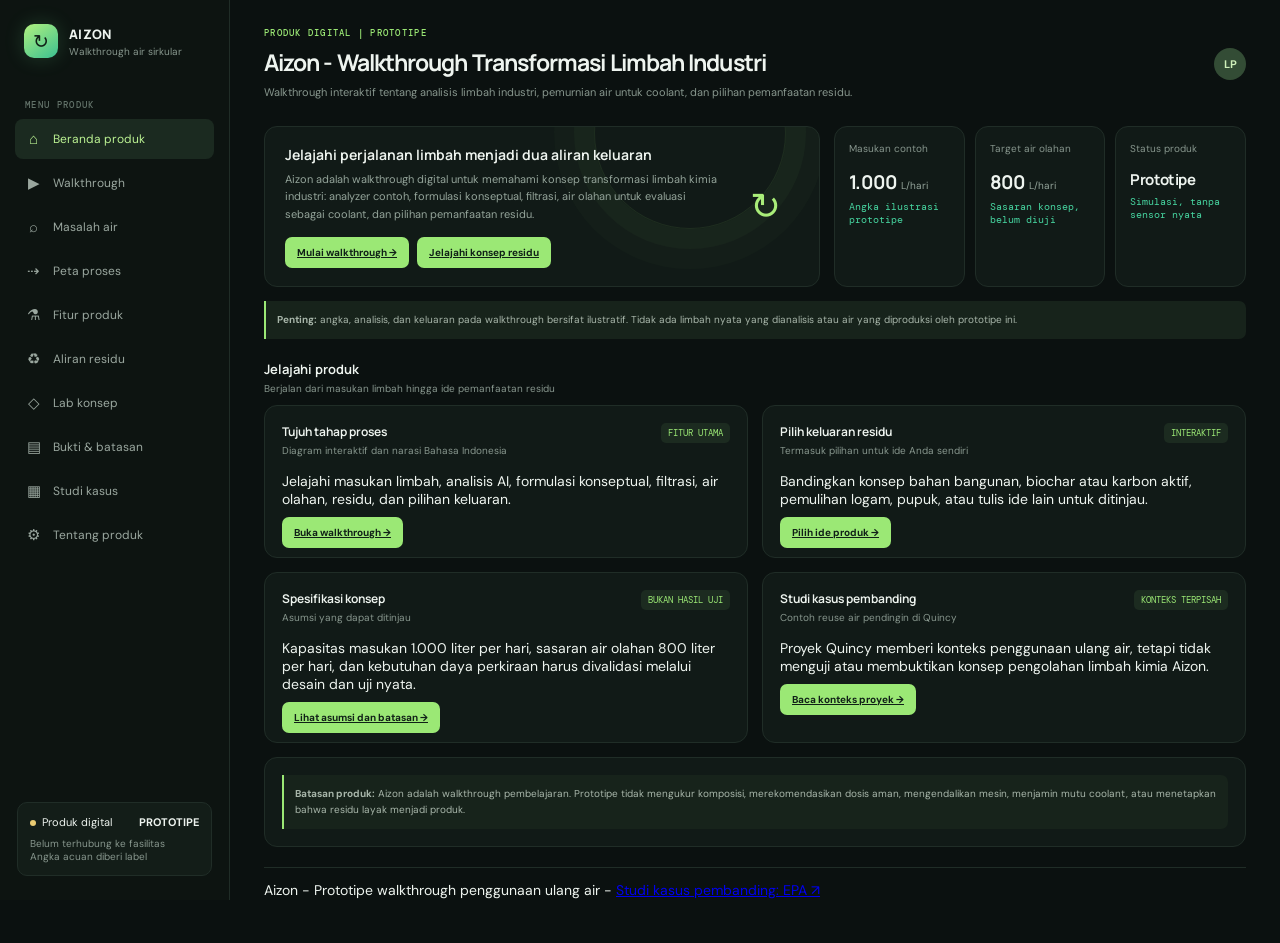
==== commit 44aca03b: "Add files via upload" ====
--- a/Project Business Plan/index.html
+++ b/Project Business Plan/index.html
@@ -1 +1 @@
-<!doctype html><html lang="id"><head><meta charset="utf-8"><meta name="viewport" content="width=device-width,initial-scale=1"><meta name="theme-color" content="#0b1110"><title>LoopPath | Panduan Interaktif</title><link rel="preconnect" href="https://fonts.googleapis.com"><link href="https://fonts.googleapis.com/css2?family=DM+Mono:wght@400;500&family=DM+Sans:wght@400;500;600;700&family=Manrope:wght@400;500;600;700;800&display=swap" rel="stylesheet"><link rel="stylesheet" href="app.css"></head><body data-page="overview"><script src="case.js"></script></body></html>
+<!doctype html><html lang="id"><head><meta charset="utf-8"><meta name="viewport" content="width=device-width,initial-scale=1"><meta name="theme-color" content="#0b1110"><title>Aizon | Panduan Interaktif</title><link rel="preconnect" href="https://fonts.googleapis.com"><link href="https://fonts.googleapis.com/css2?family=DM+Mono:wght@400;500&family=DM+Sans:wght@400;500;600;700&family=Manrope:wght@400;500;600;700;800&display=swap" rel="stylesheet"><link rel="stylesheet" href="app.css"></head><body data-page="overview"><script src="case.js"></script></body></html>
--- a/Project Business Plan/app.css
+++ b/Project Business Plan/app.css
@@ -101,4 +101,4 @@
 .bond-demo{display:grid;gap:6px;margin-top:14px;padding:11px;border:1px solid #304137;border-radius:9px;background:#121b15}.bond-demo b{font-size:11px;color:#dff3cf}.bond-demo span{font:500 12px 'DM Mono';color:#9be875}.bond-demo small{font-size:10px;line-height:1.55;color:#95a69a}.confidence-demo{margin-top:12px}
 
 .walkthrough-shell{margin-top:14px;padding:18px;border:1px solid #34463b;border-radius:16px;background:linear-gradient(145deg,#141e18,#101713 62%,#131c16);box-shadow:0 18px 48px #0003}.walkthrough-shell .tour-hero{margin-top:0!important}.walkthrough-shell .tour-hero>.card,.walkthrough-shell .demo-panel,.walkthrough-shell>.residue-product-panel{border:0!important;border-radius:0!important;background:transparent!important;box-shadow:none!important;padding:0}.walkthrough-shell .tour-layout{gap:24px}.walkthrough-shell .demo-panels{padding-top:20px;border-top:1px solid #2c3b31}.walkthrough-shell .demo-panel{padding:18px 10px}.walkthrough-shell .residue-product-panel{margin-top:20px;padding:20px 10px 8px;border-top:1px solid #2c3b31!important}.walkthrough-shell .stage-focus{box-shadow:none!important}.walkthrough-shell .demo-panel.stage-focus{background:linear-gradient(90deg,#9be87508,transparent)!important}@media(max-width:700px){.walkthrough-shell{padding:12px;border-radius:12px}.walkthrough-shell .demo-panel,.walkthrough-shell .residue-product-panel{padding:14px 2px}.walkthrough-shell .tour-layout{gap:14px}}
-.stage-report{position:absolute;z-index:5;top:42px;right:12px;width:min(370px,44%);max-height:calc(100% - 78px);overflow:auto;border:1px solid #45634d;border-radius:12px;background:rgba(12,20,15,.96);box-shadow:0 14px 38px #0009;backdrop-filter:blur(10px);color:#e7f1e8}.stage-report-head{display:flex;justify-content:space-between;align-items:flex-start;gap:10px;padding:13px 14px 8px}.stage-report-kicker{font:9px 'DM Mono';letter-spacing:.08em;color:#a6e785}.stage-report-head h3{margin:5px 0 0;font-size:14px;line-height:1.3}.report-toggle{flex:0 0 auto;border:1px solid #3e5845;border-radius:7px;background:#18251c;color:#c5dbbf;padding:6px 8px;font-size:10px;cursor:pointer}.stage-report-lead{margin:0;padding:0 14px 10px;color:#b9c9bb;font-size:11px;line-height:1.55}.stage-report-rows{display:grid;gap:6px;padding:0 14px}.stage-report-row{display:grid;grid-template-columns:minmax(85px,.8fr) minmax(0,1.3fr);gap:8px;padding:7px 0;border-top:1px solid #29382e;font-size:10px;line-height:1.4}.stage-report-row b{color:#a9e38c;font-weight:600}.stage-report-row span{color:#d0dbd1}.stage-report-note{margin:10px 14px;padding:9px;border-left:2px solid #cfb46c;background:#292719;color:#ddd2a7;font-size:10px;line-height:1.55}.stage-report-sources{display:flex;flex-wrap:wrap;gap:6px;padding:0 14px 13px}.stage-report-sources a{color:#9fdfbd;font-size:10px;text-decoration:underline;text-underline-offset:2px}.stage-report-sources a:hover{color:#d2ffc1}.stage-report [hidden]{display:none!important}@media(max-width:700px){.stage-report{top:auto;right:10px;bottom:36px;width:min(370px,calc(100vw - 48px));max-height:58%;border-radius:10px}.stage-report-head{padding:10px}.stage-report-lead{padding:0 10px 8px}.stage-report-rows{padding:0 10px}.stage-report-note{margin:8px 10px}.stage-report-sources{padding:0 10px 10px}.tour-scene{min-height:340px}}+.stage-report{position:absolute;z-index:5;top:42px;right:12px;width:min(370px,44%);max-height:calc(100% - 78px);overflow:auto;border:1px solid #45634d;border-radius:12px;background:rgba(12,20,15,.96);box-shadow:0 14px 38px #0009;backdrop-filter:blur(10px);color:#e7f1e8}.stage-report-head{display:flex;justify-content:space-between;align-items:flex-start;gap:10px;padding:13px 14px 8px}.stage-report-kicker{font:9px 'DM Mono';letter-spacing:.08em;color:#a6e785}.stage-report-head h3{margin:5px 0 0;font-size:14px;line-height:1.3}.report-toggle{flex:0 0 auto;border:1px solid #3e5845;border-radius:7px;background:#18251c;color:#c5dbbf;padding:6px 8px;font-size:10px;cursor:pointer}.stage-report-lead{margin:0;padding:0 14px 10px;color:#b9c9bb;font-size:11px;line-height:1.55}.stage-report-rows{display:grid;gap:6px;padding:0 14px}.stage-report-row{display:grid;grid-template-columns:minmax(85px,.8fr) minmax(0,1.3fr);gap:8px;padding:7px 0;border-top:1px solid #29382e;font-size:10px;line-height:1.4}.stage-report-row b{color:#a9e38c;font-weight:600}.stage-report-row span{color:#d0dbd1}.stage-report-note{margin:10px 14px;padding:9px;border-left:2px solid #cfb46c;background:#292719;color:#ddd2a7;font-size:10px;line-height:1.55}.stage-report-sources{display:flex;flex-wrap:wrap;gap:6px;padding:0 14px 13px}.stage-report-sources a{color:#9fdfbd;font-size:10px;text-decoration:underline;text-underline-offset:2px}.stage-report-sources a:hover{color:#d2ffc1}.stage-report [hidden]{display:none!important}@media(max-width:700px){.stage-report{top:auto;right:10px;bottom:36px;width:min(370px,calc(100vw - 48px));max-height:58%;border-radius:10px}.stage-report-head{padding:10px}.stage-report-lead{padding:0 10px 8px}.stage-report-rows{padding:0 10px}.stage-report-note{margin:8px 10px}.stage-report-sources{padding:0 10px 10px}.tour-scene{min-height:340px}}.report-drag-hint{display:none;margin-top:3px;color:#86998c;font-size:9px}.stage-report-head{cursor:default}.report-toggle{cursor:pointer}.stage-report.dragging{user-select:none;box-shadow:0 18px 42px #000b;border-color:#9be875}.stage-report.dragging .stage-report-head{cursor:grabbing}@media(max-width:700px){.stage-report{width:min(280px,calc(100% - 18px));max-height:48%;bottom:30px}.stage-report-head{cursor:grab;touch-action:none;padding:8px 9px 6px}.report-drag-hint{display:block}.stage-report-head h3{font-size:12px}.stage-report-kicker{font-size:8px}.report-toggle{padding:5px 7px;font-size:9px}.stage-report-lead{font-size:10px}.stage-report-row{grid-template-columns:minmax(74px,.75fr) minmax(0,1.25fr);font-size:9px;padding:5px 0}.stage-report-note{font-size:9px;padding:7px}.stage-report-sources a{font-size:9px}}
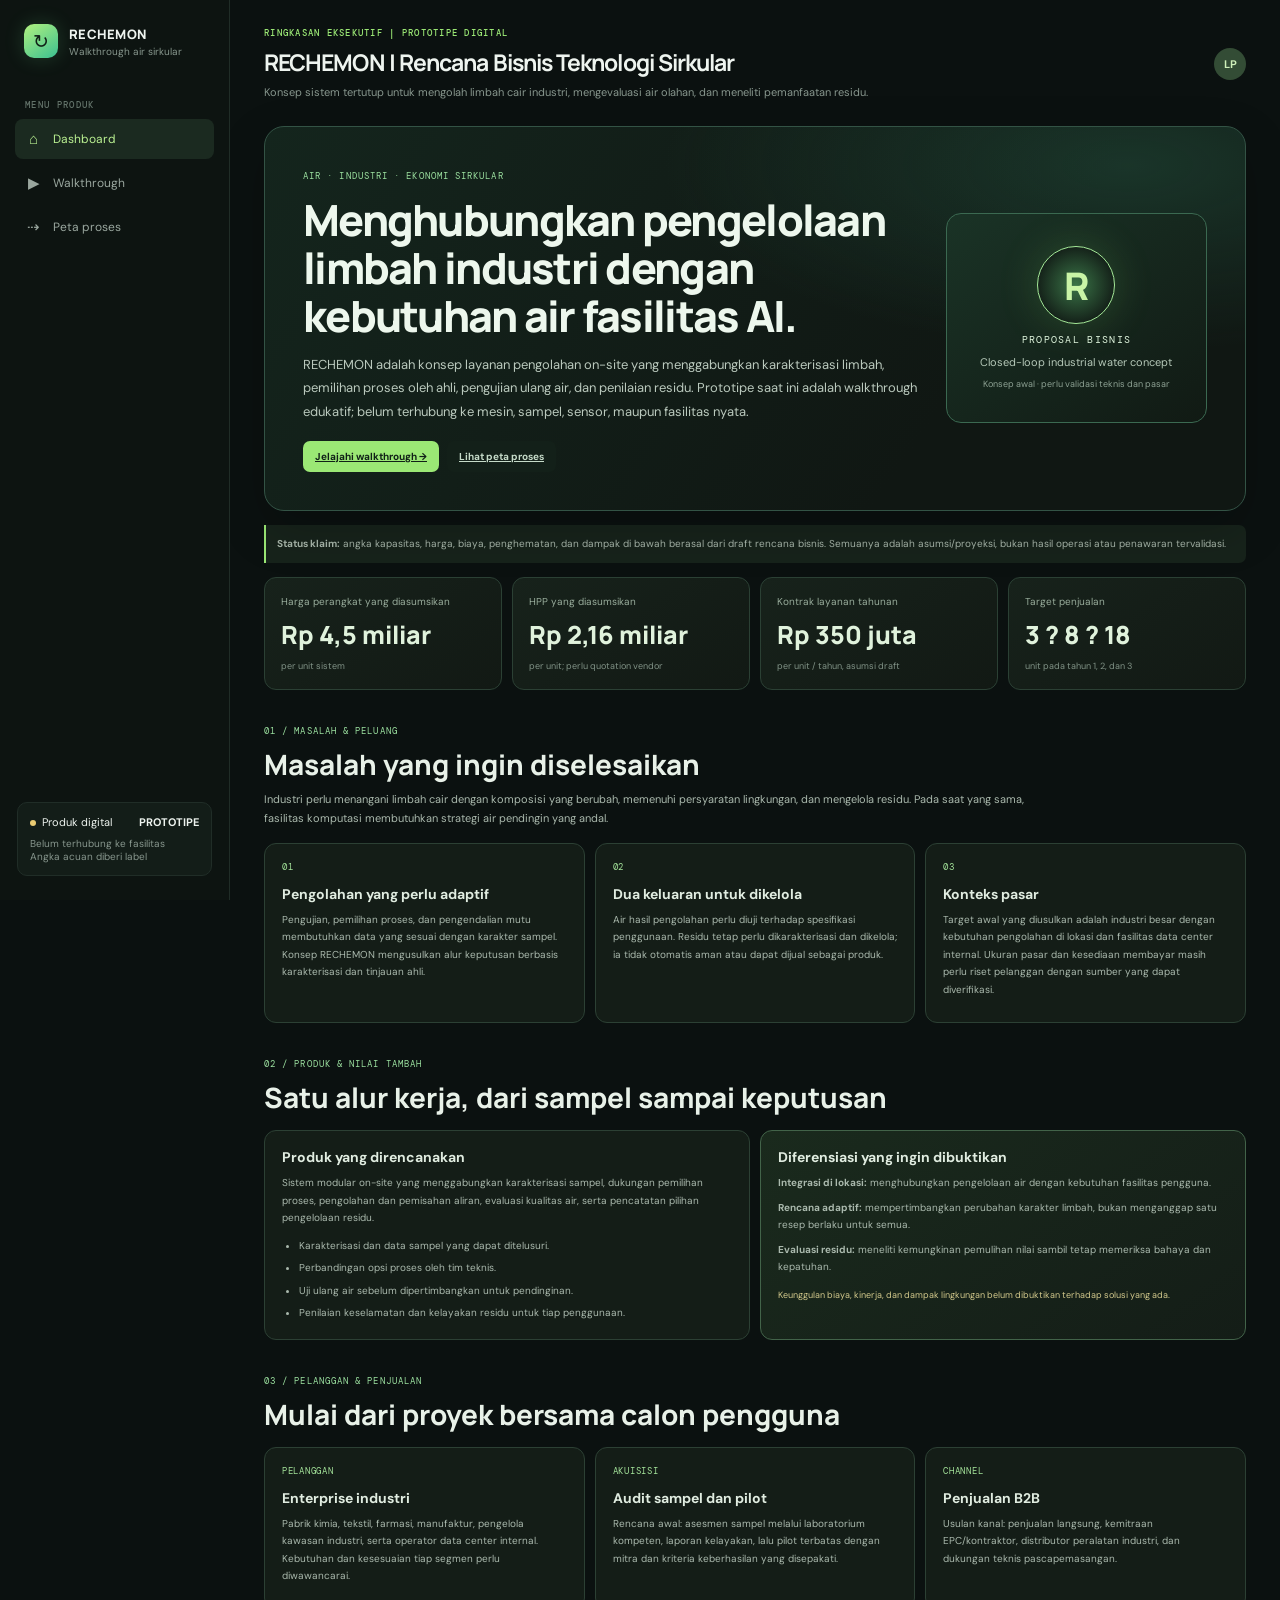
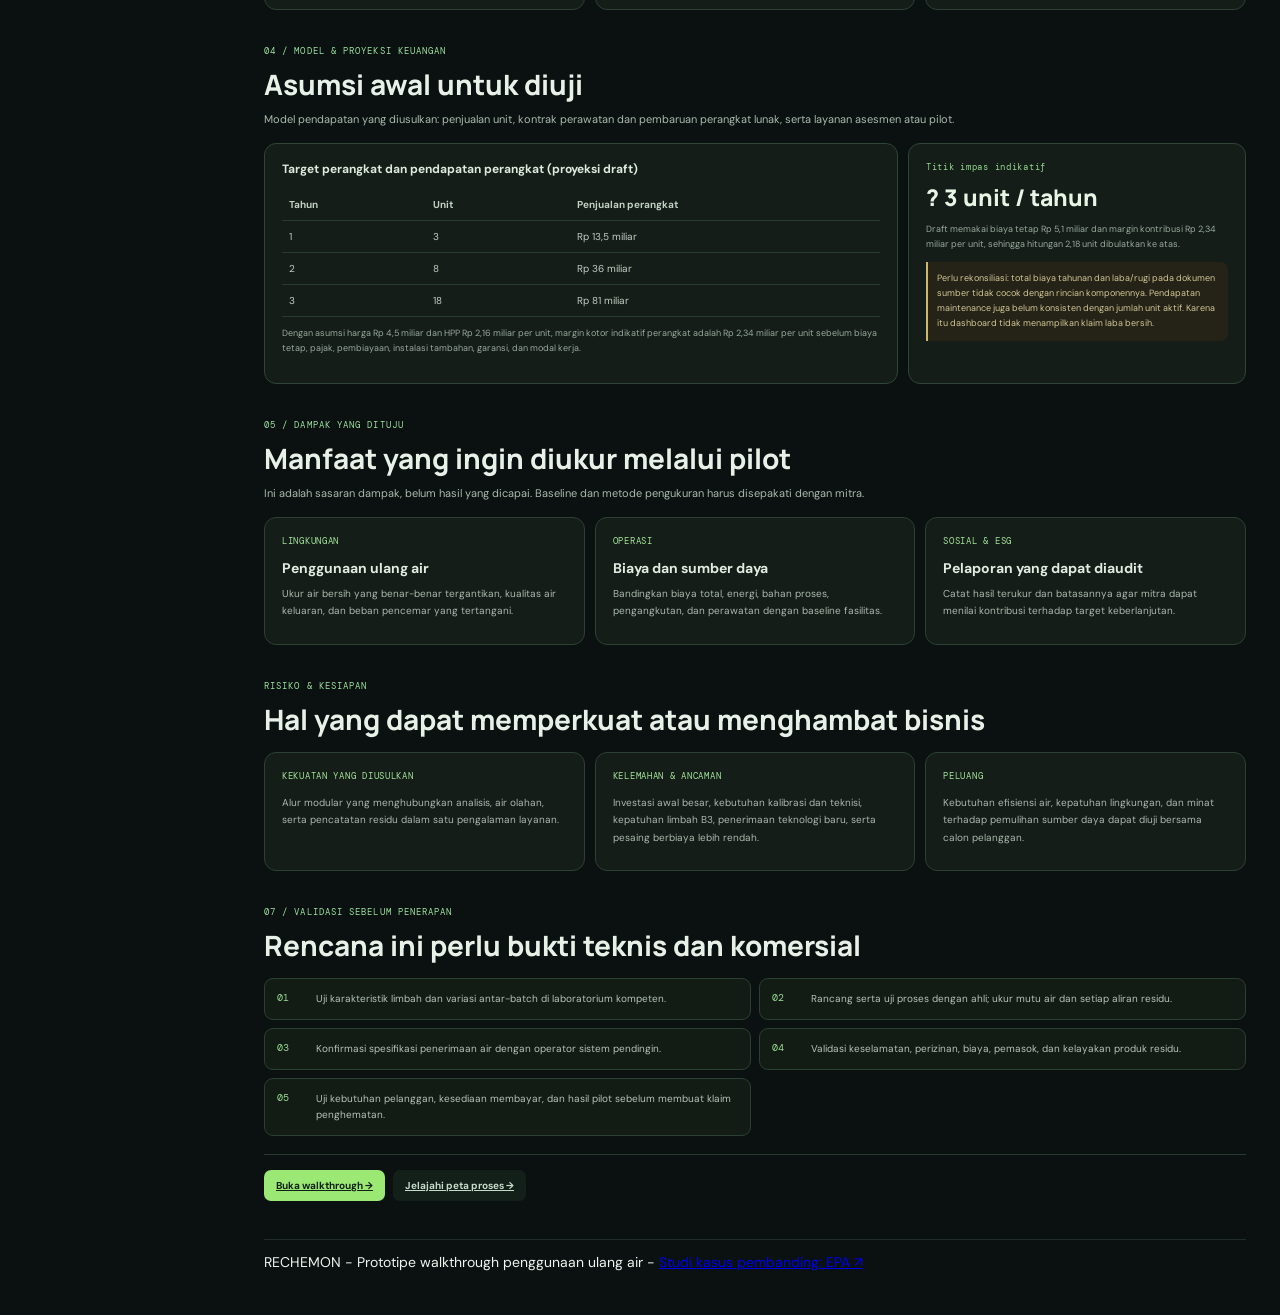
==== commit 4d10f79e: "Add files via upload" ====
--- a/Project Business Plan/index.html
+++ b/Project Business Plan/index.html
@@ -1 +1 @@
-<!doctype html><html lang="id"><head><meta charset="utf-8"><meta name="viewport" content="width=device-width,initial-scale=1"><meta name="theme-color" content="#0b1110"><title>Aizon | Panduan Interaktif</title><link rel="preconnect" href="https://fonts.googleapis.com"><link href="https://fonts.googleapis.com/css2?family=DM+Mono:wght@400;500&family=DM+Sans:wght@400;500;600;700&family=Manrope:wght@400;500;600;700;800&display=swap" rel="stylesheet"><link rel="stylesheet" href="app.css"></head><body data-page="overview"><script src="case.js"></script></body></html>
+﻿<!doctype html><html lang="id"><head><meta charset="utf-8"><meta name="viewport" content="width=device-width,initial-scale=1"><meta name="theme-color" content="#0b1110"><title>RECHEMON | Rencana Bisnis</title><link rel="preconnect" href="https://fonts.googleapis.com"><link href="https://fonts.googleapis.com/css2?family=DM+Mono:wght@400;500&family=DM+Sans:wght@400;500;600;700&family=Manrope:wght@400;500;600;700;800&display=swap" rel="stylesheet"><link rel="stylesheet" href="app.css"></head><body data-page="overview"><script src="case.js"></script></body></html>
--- a/Project Business Plan/app.css
+++ b/Project Business Plan/app.css
@@ -101,4 +101,272 @@
 .bond-demo{display:grid;gap:6px;margin-top:14px;padding:11px;border:1px solid #304137;border-radius:9px;background:#121b15}.bond-demo b{font-size:11px;color:#dff3cf}.bond-demo span{font:500 12px 'DM Mono';color:#9be875}.bond-demo small{font-size:10px;line-height:1.55;color:#95a69a}.confidence-demo{margin-top:12px}
 
 .walkthrough-shell{margin-top:14px;padding:18px;border:1px solid #34463b;border-radius:16px;background:linear-gradient(145deg,#141e18,#101713 62%,#131c16);box-shadow:0 18px 48px #0003}.walkthrough-shell .tour-hero{margin-top:0!important}.walkthrough-shell .tour-hero>.card,.walkthrough-shell .demo-panel,.walkthrough-shell>.residue-product-panel{border:0!important;border-radius:0!important;background:transparent!important;box-shadow:none!important;padding:0}.walkthrough-shell .tour-layout{gap:24px}.walkthrough-shell .demo-panels{padding-top:20px;border-top:1px solid #2c3b31}.walkthrough-shell .demo-panel{padding:18px 10px}.walkthrough-shell .residue-product-panel{margin-top:20px;padding:20px 10px 8px;border-top:1px solid #2c3b31!important}.walkthrough-shell .stage-focus{box-shadow:none!important}.walkthrough-shell .demo-panel.stage-focus{background:linear-gradient(90deg,#9be87508,transparent)!important}@media(max-width:700px){.walkthrough-shell{padding:12px;border-radius:12px}.walkthrough-shell .demo-panel,.walkthrough-shell .residue-product-panel{padding:14px 2px}.walkthrough-shell .tour-layout{gap:14px}}
-.stage-report{position:absolute;z-index:5;top:42px;right:12px;width:min(370px,44%);max-height:calc(100% - 78px);overflow:auto;border:1px solid #45634d;border-radius:12px;background:rgba(12,20,15,.96);box-shadow:0 14px 38px #0009;backdrop-filter:blur(10px);color:#e7f1e8}.stage-report-head{display:flex;justify-content:space-between;align-items:flex-start;gap:10px;padding:13px 14px 8px}.stage-report-kicker{font:9px 'DM Mono';letter-spacing:.08em;color:#a6e785}.stage-report-head h3{margin:5px 0 0;font-size:14px;line-height:1.3}.report-toggle{flex:0 0 auto;border:1px solid #3e5845;border-radius:7px;background:#18251c;color:#c5dbbf;padding:6px 8px;font-size:10px;cursor:pointer}.stage-report-lead{margin:0;padding:0 14px 10px;color:#b9c9bb;font-size:11px;line-height:1.55}.stage-report-rows{display:grid;gap:6px;padding:0 14px}.stage-report-row{display:grid;grid-template-columns:minmax(85px,.8fr) minmax(0,1.3fr);gap:8px;padding:7px 0;border-top:1px solid #29382e;font-size:10px;line-height:1.4}.stage-report-row b{color:#a9e38c;font-weight:600}.stage-report-row span{color:#d0dbd1}.stage-report-note{margin:10px 14px;padding:9px;border-left:2px solid #cfb46c;background:#292719;color:#ddd2a7;font-size:10px;line-height:1.55}.stage-report-sources{display:flex;flex-wrap:wrap;gap:6px;padding:0 14px 13px}.stage-report-sources a{color:#9fdfbd;font-size:10px;text-decoration:underline;text-underline-offset:2px}.stage-report-sources a:hover{color:#d2ffc1}.stage-report [hidden]{display:none!important}@media(max-width:700px){.stage-report{top:auto;right:10px;bottom:36px;width:min(370px,calc(100vw - 48px));max-height:58%;border-radius:10px}.stage-report-head{padding:10px}.stage-report-lead{padding:0 10px 8px}.stage-report-rows{padding:0 10px}.stage-report-note{margin:8px 10px}.stage-report-sources{padding:0 10px 10px}.tour-scene{min-height:340px}}.report-drag-hint{display:none;margin-top:3px;color:#86998c;font-size:9px}.stage-report-head{cursor:default}.report-toggle{cursor:pointer}.stage-report.dragging{user-select:none;box-shadow:0 18px 42px #000b;border-color:#9be875}.stage-report.dragging .stage-report-head{cursor:grabbing}@media(max-width:700px){.stage-report{width:min(280px,calc(100% - 18px));max-height:48%;bottom:30px}.stage-report-head{cursor:grab;touch-action:none;padding:8px 9px 6px}.report-drag-hint{display:block}.stage-report-head h3{font-size:12px}.stage-report-kicker{font-size:8px}.report-toggle{padding:5px 7px;font-size:9px}.stage-report-lead{font-size:10px}.stage-report-row{grid-template-columns:minmax(74px,.75fr) minmax(0,1.25fr);font-size:9px;padding:5px 0}.stage-report-note{font-size:9px;padding:7px}.stage-report-sources a{font-size:9px}}+.stage-report{position:absolute;z-index:5;top:42px;right:12px;width:min(370px,44%);max-height:calc(100% - 78px);overflow:auto;border:1px solid #45634d;border-radius:12px;background:rgba(12,20,15,.96);box-shadow:0 14px 38px #0009;backdrop-filter:blur(10px);color:#e7f1e8}.stage-report-head{display:flex;justify-content:space-between;align-items:flex-start;gap:10px;padding:13px 14px 8px}.stage-report-kicker{font:9px 'DM Mono';letter-spacing:.08em;color:#a6e785}.stage-report-head h3{margin:5px 0 0;font-size:14px;line-height:1.3}.report-toggle{flex:0 0 auto;border:1px solid #3e5845;border-radius:7px;background:#18251c;color:#c5dbbf;padding:6px 8px;font-size:10px;cursor:pointer}.stage-report-lead{margin:0;padding:0 14px 10px;color:#b9c9bb;font-size:11px;line-height:1.55}.stage-report-rows{display:grid;gap:6px;padding:0 14px}.stage-report-row{display:grid;grid-template-columns:minmax(85px,.8fr) minmax(0,1.3fr);gap:8px;padding:7px 0;border-top:1px solid #29382e;font-size:10px;line-height:1.4}.stage-report-row b{color:#a9e38c;font-weight:600}.stage-report-row span{color:#d0dbd1}.stage-report-note{margin:10px 14px;padding:9px;border-left:2px solid #cfb46c;background:#292719;color:#ddd2a7;font-size:10px;line-height:1.55}.stage-report-sources{display:flex;flex-wrap:wrap;gap:6px;padding:0 14px 13px}.stage-report-sources a{color:#9fdfbd;font-size:10px;text-decoration:underline;text-underline-offset:2px}.stage-report-sources a:hover{color:#d2ffc1}.stage-report [hidden]{display:none!important}@media(max-width:700px){.stage-report{top:auto;right:10px;bottom:36px;width:min(370px,calc(100vw - 48px));max-height:58%;border-radius:10px}.stage-report-head{padding:10px}.stage-report-lead{padding:0 10px 8px}.stage-report-rows{padding:0 10px}.stage-report-note{margin:8px 10px}.stage-report-sources{padding:0 10px 10px}.tour-scene{min-height:340px}}.report-drag-hint{display:none;margin-top:3px;color:#86998c;font-size:9px}.stage-report-head{cursor:default}.report-toggle{cursor:pointer}.stage-report.dragging{user-select:none;box-shadow:0 18px 42px #000b;border-color:#9be875}.stage-report.dragging .stage-report-head{cursor:grabbing}@media(max-width:700px){.stage-report{width:min(280px,calc(100% - 18px));max-height:48%;bottom:30px}.stage-report-head{cursor:grab;touch-action:none;padding:8px 9px 6px}.report-drag-hint{display:block}.stage-report-head h3{font-size:12px}.stage-report-kicker{font-size:8px}.report-toggle{padding:5px 7px;font-size:9px}.stage-report-lead{font-size:10px}.stage-report-row{grid-template-columns:minmax(74px,.75fr) minmax(0,1.25fr);font-size:9px;padding:5px 0}.stage-report-note{font-size:9px;padding:7px}.stage-report-sources a{font-size:9px}}/* Process map inspired by the supplied sketch */
+.process-map{display:grid;justify-items:center;gap:0;padding:clamp(18px,4vw,38px);overflow:hidden}
+.process-map-head{width:min(100%,900px);display:flex;align-items:flex-start;justify-content:space-between;gap:18px;margin:0 auto 22px}
+.process-map-head .card-title{margin:9px 0 6px;font:700 clamp(18px,2.4vw,25px) Manrope,Arial,sans-serif}
+.process-map-head .caption{max-width:650px;margin:0;line-height:1.65}
+.map-explanation{position:relative;width:min(76%,700px);padding:17px 20px;border:2px solid #55c97b;border-radius:15px;background:linear-gradient(145deg,#14251a,#101913);box-shadow:0 0 24px #48d16b12}
+.map-explanation h3{margin:6px 0;color:#dff2de;font:700 15px Manrope,Arial,sans-serif}
+.map-explanation p{margin:0;color:#b9c8bc;font-size:12px;line-height:1.7}
+.map-step{color:#8ee38a;font:9px 'DM Mono',monospace;letter-spacing:.12em}
+.map-connector{width:3px;height:32px;background:linear-gradient(#5bd47b,#42ae77);position:relative}
+.map-down:after,.map-up:after{content:'';position:absolute;bottom:0;left:50%;width:9px;height:9px;border-right:2px solid #62d587;border-bottom:2px solid #62d587;transform:translateX(-50%) rotate(45deg)}
+.map-up:after{top:0;bottom:auto;transform:translateX(-50%) rotate(225deg)}
+.work-zone{position:relative;width:100%;max-width:1000px;min-height:250px;display:grid;grid-template-columns:minmax(0,1fr) 170px minmax(0,1fr);align-items:center;gap:20px;padding:44px clamp(18px,5vw,64px) 28px;border:2px solid #e45a60;border-radius:22px;background:linear-gradient(145deg,#171b19,#111513);box-shadow:inset 0 0 30px #df50500b}
+.work-zone-label{position:absolute;top:13px;left:50%;transform:translateX(-50%);padding:6px 13px;border:1px solid #573d3d;border-radius:99px;background:#201819;color:#ffd7d5;font:10px 'DM Mono',monospace;letter-spacing:.08em;white-space:nowrap}
+.map-tool{min-width:0;min-height:142px;display:flex;flex-direction:column;align-items:center;justify-content:center;gap:6px;padding:14px 12px;border:2px solid #9849db;border-radius:18px;background:linear-gradient(150deg,#211629,#16151b);color:#e9e1ef;text-decoration:none;text-align:center;transition:transform .2s,border-color .2s,box-shadow .2s}
+.map-tool:hover,.map-tool:focus-visible{transform:translateY(-3px);border-color:#c581ff;box-shadow:0 10px 30px #a34be633;outline:none}
+.tool-icon{height:32px;display:flex;align-items:center;gap:4px}
+.tool-icon i{display:block;width:7px;height:21px;border-radius:5px;background:#72d7a4;box-shadow:0 0 10px #72d7a433}
+.tool-icon i:nth-child(2){height:30px;background:#9be875}.tool-icon i:nth-child(3){height:16px;background:#64c6bc}
+.filter-icon i{height:27px;border-radius:3px}.filter-icon i:nth-child(2){height:21px}.filter-icon i:nth-child(3){height:30px}
+.tool-name{font:700 13px Manrope,Arial,sans-serif}.tool-kind{color:#c88bfa;font:8px 'DM Mono',monospace;letter-spacing:.1em}.tool-desc{color:#aeb9b0;font-size:10px;line-height:1.45}.tool-link{margin-top:3px;color:#a9e68a;font-size:9px}
+.work-link{display:flex;align-items:center;justify-content:center;gap:8px;color:#d5e1d7;font-size:11px;text-align:center}.work-link-line{height:1px;flex:1;background:linear-gradient(90deg,transparent,#597160)}.work-link-line:last-child{background:linear-gradient(90deg,#597160,transparent)}
+.map-output{width:min(86%,800px)}
+.output-pair{display:grid;grid-template-columns:1fr 1fr;gap:16px;margin-top:13px}
+.output-pair>div{padding:11px 12px;border:1px solid #2c4434;border-radius:10px;background:#111a14}
+.output-pair b{color:#d8edcf;font-size:11px}.output-pair p{margin-top:5px;font-size:10px}
+.map-disclaimer{width:min(100%,900px);margin:17px auto 0;color:#87958a;font-size:10px;line-height:1.6;text-align:center}
+.process-map-notes{width:100%;margin-top:15px}
+@media(max-width:700px){
+ .process-map{padding:16px 12px}
+ .process-map-head{display:grid;gap:12px;margin-bottom:16px}
+ .process-map-head .page-action{justify-self:start}
+ .map-explanation{width:94%;padding:14px}
+ .map-explanation h3{font-size:13px}.map-explanation p{font-size:11px}
+ .map-connector{height:25px}
+ .work-zone{min-height:0;grid-template-columns:minmax(0,1fr);gap:10px;padding:45px 16px 18px;border-radius:18px}
+ .map-tool{min-height:105px}
+ .work-link{min-height:25px}.work-link-line{max-width:42px}
+ .map-output{width:100%}
+ .output-pair{grid-template-columns:1fr;gap:8px;margin-top:10px}
+ .output-pair>div{padding:10px}
+}
+/* Seven distinct machine cards inside the process area */
+.work-zone{display:block;min-height:0;padding:48px clamp(16px,3vw,34px) 24px}
+.machine-grid{display:grid;grid-template-columns:repeat(4,minmax(0,1fr));gap:13px;align-items:stretch}
+.machine-grid .map-tool{min-height:174px;height:100%;justify-content:flex-start;padding:15px 11px}
+.machine-grid .tool-name{min-height:34px;display:flex;align-items:center;justify-content:center;line-height:1.35}
+.machine-grid .tool-desc{flex:1;max-width:220px}
+.machine-icon{position:relative;justify-content:center;min-width:40px}
+.machine-icon i{transition:transform .2s}
+.map-tool:hover .machine-icon i{transform:translateY(-2px)}
+.machine-1 i{height:17px}.machine-1 i:nth-child(2){height:29px}.machine-1 i:nth-child(3){height:22px}
+.machine-2 i{height:26px}.machine-2 i:nth-child(2){height:20px}.machine-2 i:nth-child(3){height:28px}
+.machine-3 i{width:9px;height:23px;border-radius:2px}.machine-3 i:nth-child(2){height:30px}.machine-3 i:nth-child(3){height:18px}
+.machine-4 i{width:6px;height:30px;border-radius:5px}.machine-4 i:nth-child(2){height:23px}.machine-4 i:nth-child(3){height:30px}
+.machine-5 i{width:12px;height:24px;border-radius:3px}.machine-5 i:nth-child(2){height:30px}.machine-5 i:nth-child(3){height:24px}
+.machine-6 i{width:11px;height:22px;border-radius:2px 2px 8px 8px;background:#d5bd76}.machine-6 i:nth-child(2){height:29px}.machine-6 i:nth-child(3){height:18px}
+.machine-7 i{width:12px;height:21px;border-radius:50% 50% 3px 3px;background:#a98ae6}.machine-7 i:nth-child(2){height:28px}.machine-7 i:nth-child(3){height:20px}
+@media(max-width:900px){.machine-grid{grid-template-columns:repeat(3,minmax(0,1fr))}}
+@media(max-width:700px){.work-zone{padding:46px 12px 15px}.machine-grid{grid-template-columns:repeat(2,minmax(0,1fr));gap:9px}.machine-grid .map-tool{min-height:155px;padding:12px 8px}.machine-grid .tool-name{font-size:11px;min-height:31px}.machine-grid .tool-desc{font-size:9px}.machine-grid .tool-kind,.machine-grid .tool-link{font-size:8px}}
+@media(max-width:360px){.machine-grid{grid-template-columns:minmax(0,1fr)}.machine-grid .map-tool{min-height:135px}}
+/* Vertical, readable timeline with one machine explanation per step */
+.timeline-zone{padding-bottom:30px}
+.process-timeline{position:relative;width:min(100%,900px);display:grid;gap:14px;margin:12px auto 0}
+.process-timeline:before{content:'';position:absolute;left:31px;top:20px;bottom:28px;width:2px;background:linear-gradient(#9be875,#52cda0 55%,#d5bd76)}
+.timeline-entry{position:relative;display:grid;grid-template-columns:64px minmax(0,1fr);gap:15px;align-items:start;color:inherit;text-decoration:none}
+.timeline-marker{position:relative;z-index:1;display:grid;justify-items:center;gap:8px;padding-top:12px}
+.timeline-marker>b{width:38px;height:38px;display:grid;place-items:center;border:2px solid #85d77e;border-radius:50%;background:#14221a;color:#c9f2ad;font:700 11px 'DM Mono',monospace;box-shadow:0 0 0 5px #111713}
+.timeline-machine-icon{height:28px;display:flex;align-items:center;gap:3px}
+.timeline-machine-icon em{display:block;width:5px;height:17px;border-radius:4px;background:#55cfa3;box-shadow:0 0 10px #55cfa333}
+.timeline-machine-icon em:nth-child(2){height:25px;background:#a2e77d}.timeline-machine-icon em:nth-child(3){height:13px;background:#7ccbb4}
+.timeline-machine-icon.machine-2 em:nth-child(2),.timeline-machine-icon.machine-5 em:nth-child(2){height:14px}
+.timeline-machine-icon.machine-3 em{border-radius:1px;width:7px}.timeline-machine-icon.machine-4 em{width:3px;height:26px}
+.timeline-machine-icon.machine-6 em{background:#d5bd76}.timeline-machine-icon.machine-7 em{background:#b58bea;border-radius:50% 50% 2px 2px}
+.timeline-card{min-width:0;display:grid;gap:8px;padding:15px 17px;border:1px solid #34483b;border-radius:13px;background:linear-gradient(145deg,#17221a,#111713);transition:border-color .2s,transform .2s,box-shadow .2s}
+.timeline-entry:hover .timeline-card,.timeline-entry:focus-visible .timeline-card{transform:translateY(-2px);border-color:#83bf75;box-shadow:0 9px 24px #0004}
+.timeline-entry:focus-visible{outline:2px solid #9be875;outline-offset:4px;border-radius:12px}
+.timeline-meta{color:#9be875;font:9px 'DM Mono',monospace;letter-spacing:.08em}
+.timeline-machine{color:#e5f2e4;font:700 15px Manrope,Arial,sans-serif}
+.timeline-purpose{color:#d1dfd3;font-size:11px;line-height:1.6}
+.timeline-purpose b{color:#a9e68a}
+.timeline-detail{color:#aebdb1;font-size:11px;line-height:1.75}
+.timeline-open{justify-self:start;margin-top:2px;color:#9ce1b1;font-size:10px}
+@media(max-width:700px){
+ .timeline-zone{padding:44px 11px 20px}
+ .process-timeline{gap:10px;margin-top:8px}
+ .process-timeline:before{left:21px;top:16px;bottom:24px}
+ .timeline-entry{grid-template-columns:44px minmax(0,1fr);gap:9px}
+ .timeline-marker{gap:6px;padding-top:10px}
+ .timeline-marker>b{width:30px;height:30px;font-size:9px;box-shadow:0 0 0 4px #111713}
+ .timeline-machine-icon{transform:scale(.8)}
+ .timeline-card{gap:7px;padding:12px 11px;border-radius:11px}
+ .timeline-machine{font-size:13px}
+ .timeline-purpose,.timeline-detail{font-size:10px;line-height:1.65}
+ .timeline-meta,.timeline-open{font-size:8px}
+}
+/* Small machine illustrations for every timeline step */
+.timeline-card{grid-template-columns:minmax(125px,170px) minmax(0,1fr);align-items:center;gap:15px}
+.timeline-machine-picture{min-width:0;min-height:112px;display:grid;place-items:center;overflow:hidden;border:1px solid #2c4033;border-radius:10px;background:radial-gradient(ellipse at 50% 75%,#263d2b,#111813 78%)}
+.machine-picture-svg{display:block;width:100%;height:auto;max-height:132px}
+.machine-metal{fill:#40594a;stroke:#a9bbac;stroke-width:2}
+.machine-frame{fill:none;stroke:#748c79;stroke-width:2;stroke-linecap:round;stroke-linejoin:round}
+.machine-top{fill:#718778;stroke:#c0d0c2;stroke-width:2}
+.machine-water{fill:#3b9e85;opacity:.78}
+.machine-pipe{fill:none;stroke:#93a999;stroke-width:4;stroke-linecap:round;stroke-linejoin:round}
+.machine-screen{fill:#0c1711;stroke:#70c89b;stroke-width:2}
+.machine-light-line{fill:none;stroke:#95e07c;stroke-width:2;stroke-linecap:round;stroke-linejoin:round}
+.machine-light{fill:#b8f58b;filter:drop-shadow(0 0 4px #a5f37c)}
+.machine-vial,.machine-bottle{fill:#44796d;stroke:#acd1b5;stroke-width:1.5}
+.machine-filter{fill:#728b7b;stroke:#c4d3c6;stroke-width:1.5}.machine-filter.alt{fill:#345947}
+.machine-residue{fill:#9f8650;stroke:#d9c27c;stroke-width:1.5}
+.machine-product{fill:#b1a27b;stroke:#e7d7a3;stroke-width:1.5}
+.machine-shadow{fill:#050907;opacity:.55}
+.machine-svg-label{fill:#91a697;font:6px 'DM Mono',monospace;letter-spacing:.08em;text-anchor:middle}
+.timeline-copy{min-width:0;display:grid;gap:8px}
+@media(max-width:700px){
+ .timeline-card{grid-template-columns:minmax(0,1fr);gap:10px}
+ .timeline-machine-picture{grid-row:1;min-height:100px;max-height:125px}
+ .machine-picture-svg{width:min(100%,240px);max-height:122px}
+ .timeline-copy{grid-row:2;gap:7px}
+}
+/* Machine structure schematics and numbered component key */
+.timeline-card{grid-template-columns:minmax(200px,235px) minmax(0,1fr);gap:17px}
+.timeline-machine-picture{align-content:center;gap:3px;min-height:166px;padding:7px}
+.timeline-machine-picture:before{content:'STRUKTUR KONSEPTUAL';justify-self:start;color:#8fa394;font:7px 'DM Mono',monospace;letter-spacing:.1em}
+.machine-picture-svg{width:100%;max-height:150px;overflow:visible}
+.machine-callout circle{fill:#b2ed8b;stroke:#122018;stroke-width:1.5}
+.machine-callout text{fill:#102018;font:700 7px 'DM Mono',monospace;text-anchor:middle}
+.machine-parts{display:grid;gap:7px;margin-top:2px;padding:10px;border:1px solid #2e4435;border-radius:9px;background:#111a14}
+.machine-parts> b{color:#b8e99b;font:700 10px Manrope,Arial,sans-serif}
+.machine-parts-list{display:grid;grid-template-columns:repeat(2,minmax(0,1fr));gap:7px}
+.machine-part{display:flex;align-items:flex-start;gap:7px;min-width:0;padding:7px;border-radius:7px;background:#17231a}
+.machine-part>i{flex:0 0 18px;width:18px;height:18px;display:grid;place-items:center;border:1px solid #72b77a;border-radius:50%;color:#c5f3a4;font:8px 'DM Mono',monospace;font-style:normal}
+.machine-part>span{min-width:0;display:grid;gap:3px}
+.machine-part b{color:#d6e6d8;font-size:9px;line-height:1.3}
+.machine-part small{color:#91a196;font-size:8px;line-height:1.45}
+@media(max-width:700px){
+ .timeline-card{grid-template-columns:minmax(0,1fr);gap:10px}
+ .timeline-machine-picture{min-height:155px;max-height:none}
+ .machine-picture-svg{width:min(100%,260px);max-height:145px}
+ .machine-parts-list{grid-template-columns:repeat(2,minmax(0,1fr))}
+ .machine-part{padding:6px}
+ .machine-part b{font-size:8px}
+ .machine-part small{font-size:7px}
+}
+/* Exploded component blueprint styling */
+.timeline-card{grid-template-columns:minmax(220px,250px) minmax(0,1fr);gap:17px}
+.timeline-machine-picture{min-height:188px;padding:7px}
+.machine-picture-svg{width:100%;height:auto;max-height:176px;overflow:visible}
+.blueprint-board{fill:#0d1713;stroke:#3b5544;stroke-width:1}
+.machine-picture-svg{background-image:linear-gradient(#9bc9a313 1px,transparent 1px),linear-gradient(90deg,#9bc9a313 1px,transparent 1px);background-size:10px 10px}
+.explode-guide{fill:none;stroke:#83c898;stroke-width:1;stroke-dasharray:3 3;opacity:.8}
+.exploded-part .part-line{fill:none;stroke:#b2d9bd;stroke-width:1.7;stroke-linejoin:round;stroke-linecap:round}
+.exploded-part .part-fill{fill:#7bd0a1;stroke:#b8edc0;stroke-width:1}
+.machine-callout{fill:#b2ed8b;stroke:#122018;stroke-width:1.5}
+.machine-callout-text{fill:#102018;font:700 7px 'DM Mono',monospace;text-anchor:middle}
+.blueprint-stamp{fill:#718879;font:5.5px 'DM Mono',monospace;letter-spacing:.09em;text-anchor:middle}
+.machine-parts{gap:8px;padding:11px}
+.machine-parts> b{font-size:10px}
+.machine-parts-list{gap:6px}
+.machine-requirements{display:grid;gap:5px;padding:9px 11px;border-left:2px solid #d5bd76;border-radius:0 8px 8px 0;background:#211f16;color:#d5cda7;font-size:9px;line-height:1.6}
+.machine-requirements>b{color:#e8d68d;font-size:9px}
+.map-references{width:min(100%,900px);display:flex;flex-wrap:wrap;justify-content:center;gap:8px;margin:12px auto 0;padding:12px;border:1px solid #2d4033;border-radius:10px;background:#111914}
+.map-references>b{flex-basis:100%;color:#a9e68a;font-size:10px;text-align:center}
+.map-references a{color:#9eddb5;font-size:9px;text-decoration:underline;text-underline-offset:2px}
+@media(max-width:700px){
+ .timeline-card{grid-template-columns:minmax(0,1fr);gap:10px}
+ .timeline-machine-picture{min-height:174px}
+ .machine-picture-svg{width:min(100%,290px);max-height:168px}
+ .machine-requirements{font-size:9px}
+ .map-references{align-items:flex-start;justify-content:flex-start}
+ .map-references>b{text-align:left}
+ .map-references a{font-size:8px}
+}
+/* Arduino electrical blueprints replace the former machine renderings */
+.timeline-entry{color:inherit}
+.timeline-card{display:grid;grid-template-columns:minmax(0,1fr);gap:13px;align-items:stretch}
+.arduino-blueprint{display:grid;width:100%;min-width:0;gap:9px;padding:11px;border:1px solid #35503f;border-radius:12px;background:#101914}
+.arduino-blueprint:before{content:none}
+.bp-board-caption{color:#9fe28c;font:9px 'DM Mono',monospace;letter-spacing:.1em}
+.bp-scroll{display:block;max-width:100%;overflow-x:auto;overscroll-behavior-x:contain;border:1px solid #34483c;border-radius:9px;background:#0c1410;scrollbar-color:#53775c #121b15}
+.arduino-svg{display:block;width:100%;min-width:600px;max-width:800px;height:auto}
+.bp-canvas{fill:#101a14;stroke:#344a3a;stroke-width:1}
+.bp-grid-line{stroke:#8fb69a;stroke-opacity:.12;stroke-width:.5}
+.bp-heading{fill:#a3d58e;font:9px 'DM Mono',monospace;letter-spacing:.1em}
+.bp-module rect{fill:#17251c;stroke:#85ae8e;stroke-width:1.2}
+.bp-module circle{fill:#9be875;stroke:#d6ffc4;stroke-width:1}
+.bp-module-name{fill:#e2ede3;font:9px 'DM Sans',Arial,sans-serif}
+.bp-module-pin{fill:#a3c7ad;font:8px 'DM Mono',monospace}
+.bp-wire{fill:none;stroke-width:2;stroke-linecap:round;stroke-dasharray:5 3}
+.wire-level,.wire-flow,.wire-buttons{stroke:#a3e779}.wire-ph,.wire-ec,.wire-pressure{stroke:#59c7dc}.wire-display,.wire-temp{stroke:#ca9cff}.wire-hx711{stroke:#f3c76c}
+.bp-board>rect:first-child{fill:#183d2a;stroke:#80c991;stroke-width:2}
+.bp-board-title{fill:#d9f5d4;font:700 11px 'DM Sans',Arial,sans-serif}
+.bp-board-sub{fill:#9bcaa4;font:7px 'DM Mono',monospace;letter-spacing:.08em}
+.bp-mcu{fill:#0b1510;stroke:#b6cabe;stroke-width:1.2}
+.bp-mcu-label{fill:#e2ebdf;font:7px 'DM Mono',monospace}
+.bp-pin-label{fill:#a1c1a4;font:7px 'DM Mono',monospace;letter-spacing:.08em}
+.bp-pin{fill:#baf28d;stroke:#14251a;stroke-width:1}
+.bp-pin-name{fill:#f0f5e8;font:8px 'DM Mono',monospace}
+.bp-header{fill:none;stroke:#9cbaa3;stroke-width:2;stroke-dasharray:2 3}
+.bp-board-foot{fill:#91aa96;font:6px 'DM Mono',monospace}
+.bp-foot{fill:#718578;font:7px 'DM Sans',Arial,sans-serif}
+.bp-connections{display:flex;flex-wrap:wrap;align-items:center;gap:6px;color:#a9b9aa;font-size:9px}
+.bp-connections>b{flex-basis:100%;color:#c1e6ae;font-size:10px}
+.bp-connection{display:inline-flex;align-items:center;gap:5px;padding:5px 7px;border:1px solid #2d4033;border-radius:6px;background:#151f18;color:#cbd8cc;font:8px 'DM Mono',monospace}
+.bp-connection>i{width:7px;height:7px;border-radius:50%;background:#86d69a}
+.bp-connection.power>i{background:#ec8278}.bp-connection.ground>i{background:#cbd5d0}.bp-connection.clock>i{background:#c39af2}.bp-connection.probe>i,.bp-connection.data>i{background:#57cce0}
+.bp-warning{padding:9px 10px;border-left:2px solid #d7bf76;border-radius:0 7px 7px 0;background:#211f16;color:#d8d0a8;font-size:9px;line-height:1.55}
+.bp-source{justify-self:start;color:#9de0b5;font-size:9px;text-decoration:underline;text-underline-offset:2px}
+.timeline-copy{gap:10px}
+.machine-parts{margin-top:2px}
+@media(max-width:700px){
+ .timeline-card{gap:10px}
+ .arduino-blueprint{padding:8px}
+ .bp-board-caption{font-size:8px}
+ .arduino-svg{min-width:600px}
+ .bp-connections{gap:5px}
+ .bp-warning{font-size:8px}
+ .bp-source{font-size:8px}
+}
+/* Tinkercad-inspired light electronics workbench (original CSS/SVG, not copied assets) */
+.arduino-blueprint{background:#edf2f1;border-color:#c5d1cf;color:#17342d;box-shadow:0 8px 24px #0b1c1720}
+.bp-board-caption{color:#166552}
+.bp-scroll{background:#f8fbfa;border-color:#bccbc8;scrollbar-color:#729a8d #e4ecea}
+.arduino-svg{min-width:700px;max-width:900px}
+.bp-canvas{fill:#f5f8f7;stroke:#c6d2cf;stroke-width:1}
+.bp-grid-line{stroke:#79948d;stroke-opacity:.18;stroke-width:.7}
+.bp-heading{fill:#315b50;font:9px 'DM Mono',monospace;letter-spacing:.1em}
+.bb-body{fill:#fbfcfc;stroke:#b9c5c2;stroke-width:1.4;filter:drop-shadow(0 3px 2px #17342d20)}
+.bb-rail{opacity:.7}.bb-red{fill:#e77f79}.bb-blue{fill:#7ca7d1}.bb-channel{fill:#e8eeec;stroke:#d5dfdc;stroke-width:1}
+.bb-hole{fill:#71837e;opacity:.7}.bb-mark{fill:#c45350;font:8px Arial}.bb-note{fill:#71827d;font:7px 'DM Mono',monospace;letter-spacing:.3em}
+.part-pcb{fill:#16825d;stroke:#07543f;stroke-width:1.4;filter:drop-shadow(0 2px 1px #17342d40)}
+.part-chip{fill:#202d2b;stroke:#b6c9c1;stroke-width:1}.part-detail{fill:none;stroke:#b0d1bf;stroke-width:1.3}.part-mount{fill:#d7e2de;stroke:#466459;stroke-width:1}.part-pin{fill:#d9aa54;stroke:#86682f;stroke-width:1}.part-label{fill:#f2fff5;font:6px 'DM Sans',Arial,sans-serif}
+.bp-ph .part-pcb,.bp-ec .part-pcb{fill:#2173a1;stroke:#154867}.bp-display .part-pcb,.bp-buttons .part-pcb{fill:#29373b;stroke:#101d20}.bp-pressure .part-pcb,.bp-flow .part-pcb{fill:#4d6570;stroke:#293f49}.bp-hx711 .part-pcb{fill:#16825d}
+.bp-wire{fill:none;stroke-width:2.4;stroke-linecap:round;stroke-linejoin:round;opacity:.9}
+.wire-level,.wire-flow,.wire-buttons{stroke:#d6433d}.wire-ph,.wire-ec,.wire-pressure{stroke:#2381c0}.wire-display,.wire-temp{stroke:#8055bc}.wire-hx711{stroke:#d59a24}
+.arduino-board{filter:drop-shadow(0 4px 3px #10251d30)}.uno-board{fill:#188459;stroke:#086043;stroke-width:2}.uno-title{fill:#f2fff5;font:700 12px 'DM Sans',Arial}.uno-sub{fill:#c4e8d4;font:7px 'DM Mono',monospace;letter-spacing:.12em}.uno-usb{fill:#bdc9c6;stroke:#687c76;stroke-width:1.4}.uno-usb-in{fill:#64746f}.uno-jack{fill:#202b2c;stroke:#b7cbc1;stroke-width:2}.uno-jack-in{fill:#66756f}.uno-mcu{fill:#202b2c;stroke:#c5d6ce;stroke-width:1.5}.uno-chiplabel{fill:#e9f2ee;font:6px 'DM Mono',monospace}.uno-reset{fill:#dd665b;stroke:#f2c3bd;stroke-width:1}.uno-tiny{fill:#d1ead9;font:5px 'DM Mono',monospace}.uno-port{fill:#0d533c;stroke:#9bc8ae;stroke-width:1}.uno-trace{fill:none;stroke:#85c9a1;stroke-width:1;opacity:.62}.uno-brand{fill:#dcf3e4;font:6px 'DM Mono',monospace;letter-spacing:.08em}.uno-header{fill:#13221d;stroke:#abbeb5;stroke-width:1}.uno-pin{fill:#e7b957;stroke:#fff0bd;stroke-width:1}.uno-pinlabel{fill:#f5fff7;font:7px 'DM Mono',monospace}
+.bp-connections{color:#38534a}.bp-connections>b{color:#17634f}.bp-connection{border-color:#c9d6d2;background:#f8fbfa;color:#31534a}.bp-warning{background:#f5f0de;color:#5c5133}.bp-source{color:#166c55}
+@media(max-width:700px){.arduino-svg{min-width:700px}.arduino-blueprint{background:#edf2f1}}
+/* Generic component interface board; remove Arduino-specific visual identity */
+.component-pcb{fill:#167d66;stroke:#075c4c;stroke-width:2}
+.component-board .uno-trace{stroke:#a2dfc8}
+.component-board .uno-header{fill:#173b35}
+/* Detailed low-voltage component workbench and visible jumper terminations */
+.arduino-svg{min-width:850px;max-width:1000px}
+.bp-heading{font-size:10px;font-weight:700}
+.jumper{fill:none;stroke-width:3.2;stroke-linecap:round;stroke-linejoin:round;filter:drop-shadow(0 1px 1px #15251f55)}
+.jumper-signal{stroke:#e8b42f}.jumper-power{stroke:#d9443f}.jumper-ground{stroke:#252e31}.jumper-clock{stroke:#8b57bf}
+.wire-end{stroke:#f8fbfa;stroke-width:1.2}.wire-end.wire-signal{fill:#e8b42f}.wire-end.wire-power{fill:#d9443f}.wire-end.wire-ground{fill:#252e31}.wire-end.wire-clock{fill:#8b57bf}
+.part-pad{fill:#d7ae50;stroke:#fff0bd;stroke-width:1}.pad-label,.terminal-label{fill:#253c35;font:6px 'DM Mono',monospace}
+.terminal{fill:#d5dedb;stroke:#788b84;stroke-width:1}.terminal-power{fill:#f2d9d7}.terminal-ground{fill:#cbd2d0}.terminal-signal{fill:#f5eacb}.terminal-screw{fill:#74847f;stroke:#e7ecea;stroke-width:.8}
+.sensor-head{fill:#c6d5d1;stroke:#45675d;stroke-width:2}.sensor-lead{fill:none;stroke:#596e68;stroke-width:3;stroke-linecap:round}.sensor-caption{fill:#38584e;font:6px 'DM Mono',monospace;letter-spacing:.04em}
+.lcd-frame{fill:#243c37;stroke:#0f2823;stroke-width:2;filter:drop-shadow(0 2px 1px #17342d40)}.lcd-glass{fill:#a9d397;stroke:#d2ecc5;stroke-width:1}.lcd-text{fill:#284c37;font:5px 'DM Mono',monospace}.lcd-caption,.lcd-pin{fill:#38584e;font:5px 'DM Mono',monospace}.lcd-pad{fill:#d5aa4d;stroke:#fff0bd;stroke-width:.8}
+.resistor-demo path{stroke:#b87934;stroke-width:2}.resistor-demo rect{fill:#d8b875;stroke:#72572f;stroke-width:1}.resistor-band{fill:none;stroke:#8c5030;stroke-width:2}.resistor-label{fill:#64756e;font:5px 'DM Mono',monospace}.board-jack rect{fill:#124f42;stroke:#b2dccb;stroke-width:1}.board-jack text{fill:#ddf2e8;font:6px 'DM Mono',monospace}
+@media(max-width:700px){.arduino-svg{min-width:850px}}
+/* Populate each sensor board with mounted passives and clear I/O terminal blocks */
+.sensor-module .part-pcb{stroke-width:1.8}
+.sensor-module:after{content:none}
+.bp-part-resistor{fill:#d6bc83;stroke:#705b34;stroke-width:.8}
+.component-board .uno-mcu{filter:drop-shadow(0 1px 1px #081d18)}
+.terminal-label{font-size:5.5px}
+.bp-foot{font-size:6.5px}
+.part-trace{fill:none;stroke:#b7dac6;stroke-width:1.1;stroke-linecap:round;stroke-linejoin:round}
+.part-resistor{fill:#d8ba79;stroke:#fff0be;stroke-width:.8}
+/* Three-page RECHEMON business-plan dashboard */
+.biz-hero{position:relative;display:grid;grid-template-columns:minmax(0,1.55fr) minmax(210px,.65fr);gap:20px;align-items:center;overflow:hidden;margin:0 0 14px;padding:clamp(21px,4vw,38px);border:1px solid #335345;border-radius:20px;background:radial-gradient(ellipse at 88% 10%,#28614a66,transparent 38%),linear-gradient(125deg,#14251d,#101713 70%);box-shadow:0 18px 50px #0003}
+.biz-hero-copy{max-width:780px}.biz-kicker,.biz-section-head>span{color:#9ce1a0;font:9px 'DM Mono',monospace;letter-spacing:.12em}.biz-hero h2{max-width:760px;margin:13px 0;color:#edf7ed;font:800 clamp(25px,4vw,43px)/1.12 Manrope,Arial,sans-serif;letter-spacing:-.04em}.biz-hero p{max-width:680px;color:#bac9bd;font-size:13px;line-height:1.8}.biz-hero-side{min-height:210px;display:grid;align-content:center;justify-items:center;gap:9px;padding:20px;border:1px solid #3b6951;border-radius:15px;background:linear-gradient(145deg,#1a3326,#111a14);text-align:center}.biz-orbit{width:78px;height:78px;display:grid;place-items:center;border:1px solid #a4e998;border-radius:50%;color:#c8f4a6;font:800 38px Manrope,Arial;background:radial-gradient(circle,#3a7447,#15231a 70%);box-shadow:0 0 42px #80db6533}.biz-hero-side>b{color:#dff5dd;font:10px 'DM Mono',monospace;letter-spacing:.13em}.biz-hero-side>span{color:#b5c8b8;font-size:11px}.biz-hero-side>small{color:#8da193;font-size:9px;line-height:1.5}.biz-actions{display:flex;flex-wrap:wrap;gap:8px;margin-top:18px}.biz-actions .page-action{margin:0}.secondary-action{border-color:#375244;background:#132019;color:#c6dbc9}.biz-metrics{display:grid;grid-template-columns:repeat(4,minmax(0,1fr));gap:10px;margin:14px 0 30px}.biz-metric{min-width:0;display:grid;gap:8px;padding:16px;border:1px solid #2b4034;border-radius:12px;background:linear-gradient(145deg,#17221b,#121914)}.biz-metric span{color:#99ad9c;font-size:10px;line-height:1.5}.biz-metric b{color:#e0f2dc;font:800 clamp(17px,2.3vw,25px) Manrope,Arial,sans-serif}.biz-metric small{color:#809286;font-size:9px;line-height:1.45}.biz-section{margin:30px 0}.biz-section-head{max-width:820px;margin:0 0 14px}.biz-section-head h2{margin:7px 0;color:#e8f1e8;font:750 clamp(20px,2.6vw,28px) Manrope,Arial,sans-serif}.biz-section-head p{max-width:760px;margin:5px 0;color:#aab9ad;font-size:11px;line-height:1.75}.biz-cards{display:grid;gap:10px}.biz-cards.three{grid-template-columns:repeat(3,minmax(0,1fr))}.biz-card{min-width:0;padding:17px;border:1px solid #2c4034;border-radius:12px;background:#141d17}.biz-card>i{display:block;margin-bottom:12px;color:#a4e39a;font:9px 'DM Mono',monospace;font-style:normal;letter-spacing:.08em}.biz-card h3{margin:0 0 8px;color:#e0ece0;font-size:14px}.biz-card p,.biz-card li{color:#aab9ad;font-size:10px;line-height:1.75}.biz-card p{margin:7px 0}.biz-card ul{display:grid;gap:5px;margin:10px 0 0;padding-left:17px}.biz-split{display:grid;grid-template-columns:1fr 1fr;gap:10px}.accent-card{border-color:#426349;background:linear-gradient(145deg,#1a2a1d,#141d17)}.accent-card small{display:block;margin-top:12px;color:#d3c98c;font-size:9px;line-height:1.65}.biz-finance{display:grid;grid-template-columns:minmax(0,1.5fr) minmax(250px,.8fr);gap:10px}.biz-finance-table,.biz-finance-side{padding:17px;border:1px solid #2f4537;border-radius:12px;background:#141d17}.biz-table-title{margin-bottom:12px;color:#dcebdc;font-size:12px;font-weight:700}.biz-table-row{display:grid;grid-template-columns:.55fr .55fr 1.2fr;gap:8px;padding:9px 7px;border-bottom:1px solid #293a2e;color:#c2d1c4;font-size:10px}.biz-table-row:first-of-type{color:#8ca092}.biz-finance-table>p,.biz-finance-side p{color:#98aa9c;font-size:9px;line-height:1.7}.biz-finance-side>b{display:block;color:#94d78f;font:9px 'DM Mono',monospace;letter-spacing:.08em}.biz-finance-side>strong{display:block;margin:8px 0;color:#e7f5e4;font:800 23px Manrope,Arial}.biz-caution{padding:9px;border-left:2px solid #cfb66d;border-radius:0 7px 7px 0;background:#252217;color:#d2c796!important}.biz-checks{display:grid;grid-template-columns:1fr 1fr;gap:8px}.biz-checks>div{display:grid;grid-template-columns:30px 1fr;gap:9px;align-items:start;padding:12px;border:1px solid #2b4034;border-radius:9px;background:#131b15}.biz-checks b{color:#99dc92;font:10px 'DM Mono',monospace}.biz-checks span{color:#b4c3b7;font-size:10px;line-height:1.6}.bottom-actions{padding:15px 0 8px;border-top:1px solid #293a2e}
+@media(max-width:850px){.biz-hero{grid-template-columns:minmax(0,1fr) 190px}.biz-metrics{grid-template-columns:repeat(2,minmax(0,1fr))}.biz-cards.three{grid-template-columns:1fr 1fr}}
+@media(max-width:620px){.biz-hero{grid-template-columns:1fr;padding:21px}.biz-hero-side{min-height:auto;grid-template-columns:54px 1fr;justify-items:start;text-align:left}.biz-orbit{grid-row:span 3;width:46px;height:46px;font-size:24px}.biz-metrics{gap:7px}.biz-metric{padding:12px}.biz-cards.three,.biz-split,.biz-finance,.biz-checks{grid-template-columns:1fr}.biz-section{margin:23px 0}.biz-card{padding:14px}.biz-finance-table,.biz-finance-side{padding:13px}.biz-table-row{font-size:9px}}
